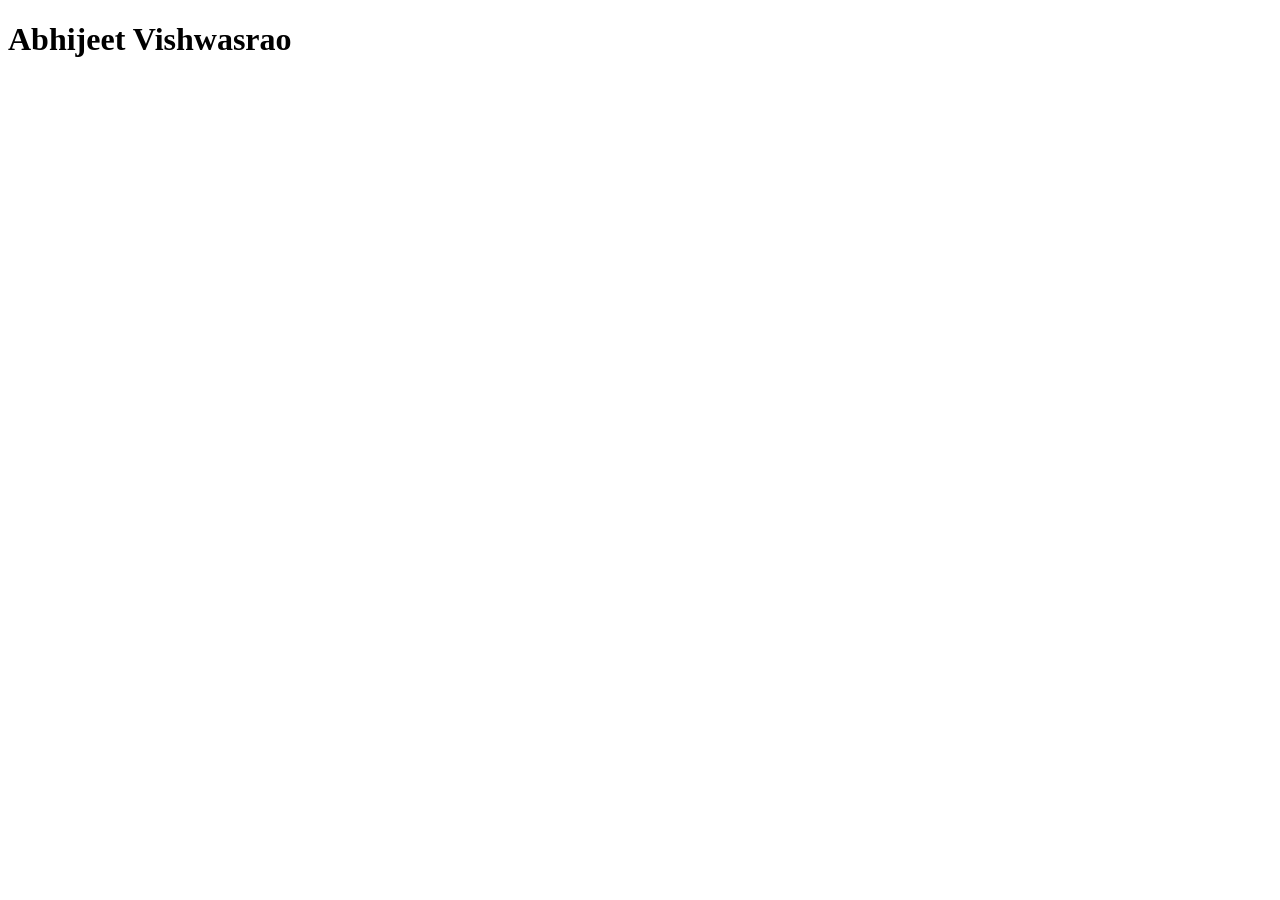
==== index.html @ 6f010781 "Blank page" ====
<!DOCTYPE html>
<html lang="en">
<head>
  <meta charset="utf-8">
  <meta name="viewport" content="width=device-width, initial-scale=1">
  <title>Abhijeet Vishwasrao</title>
</head>
<body>
  <h1>Abhijeet Vishwasrao</h1>
</body>
</html>
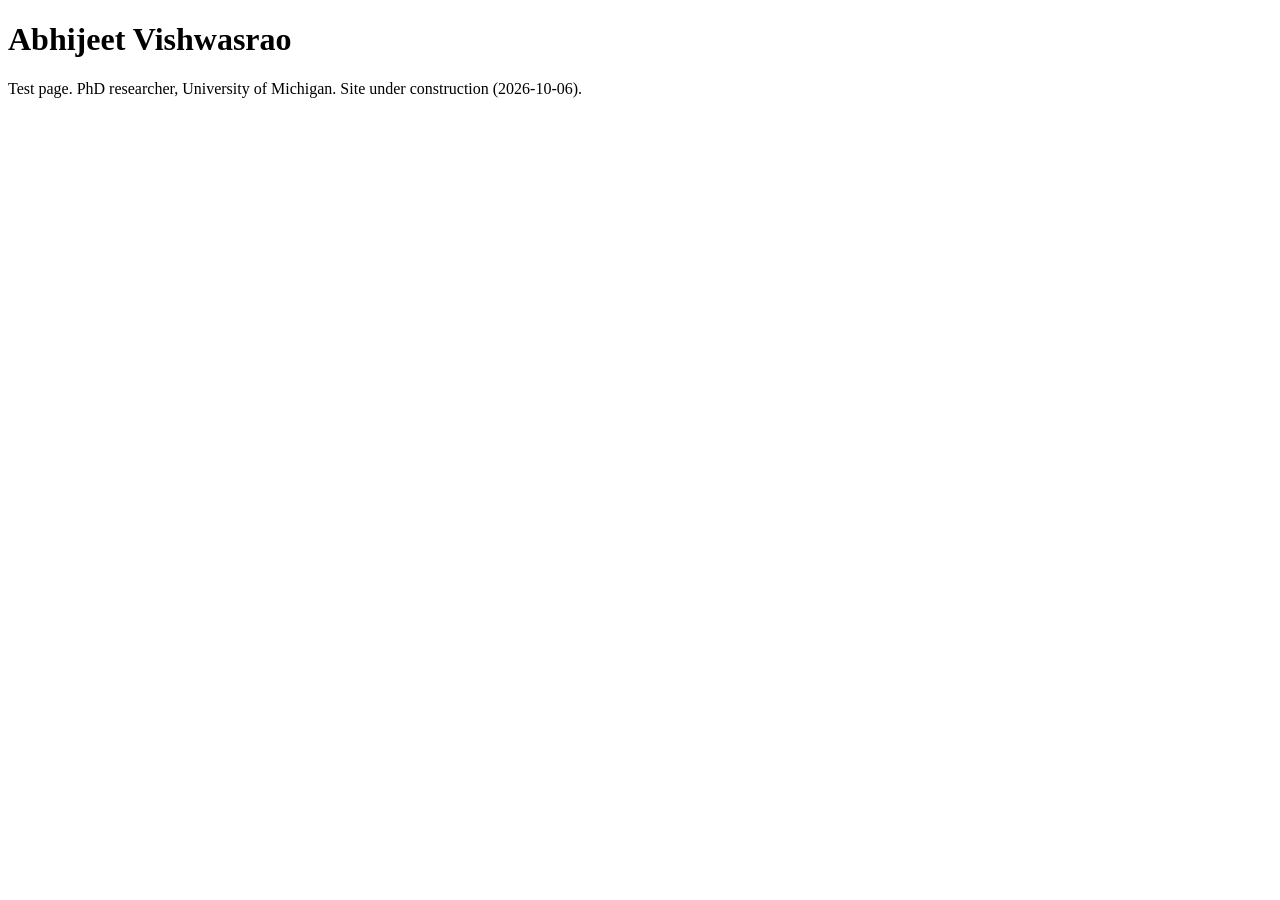
==== commit 22bb0a6f: "Test text; .nojekyll for GitHub Pages" ====
--- a/index.html
+++ b/index.html
@@ -7,5 +7,6 @@
 </head>
 <body>
   <h1>Abhijeet Vishwasrao</h1>
+  <p>Test page. PhD researcher, University of Michigan. Site under construction (2026-10-06).</p>
 </body>
 </html>
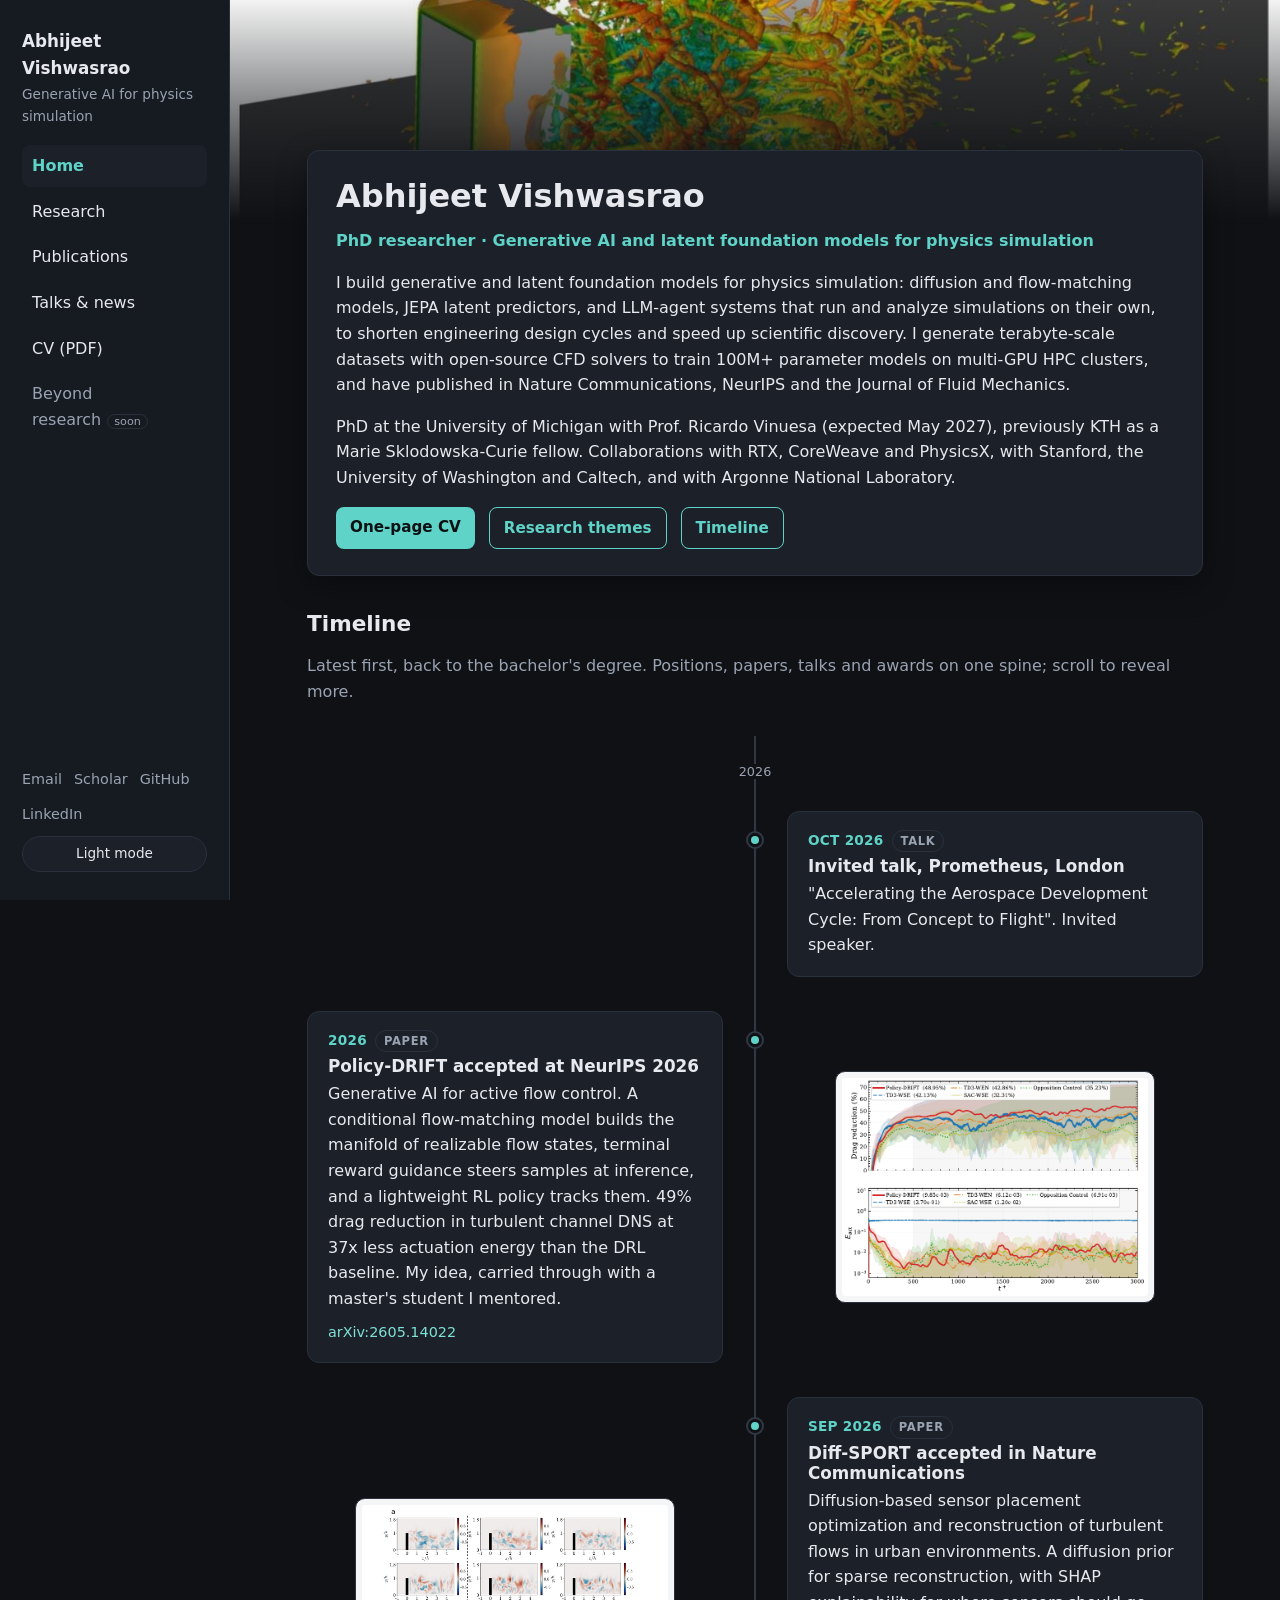
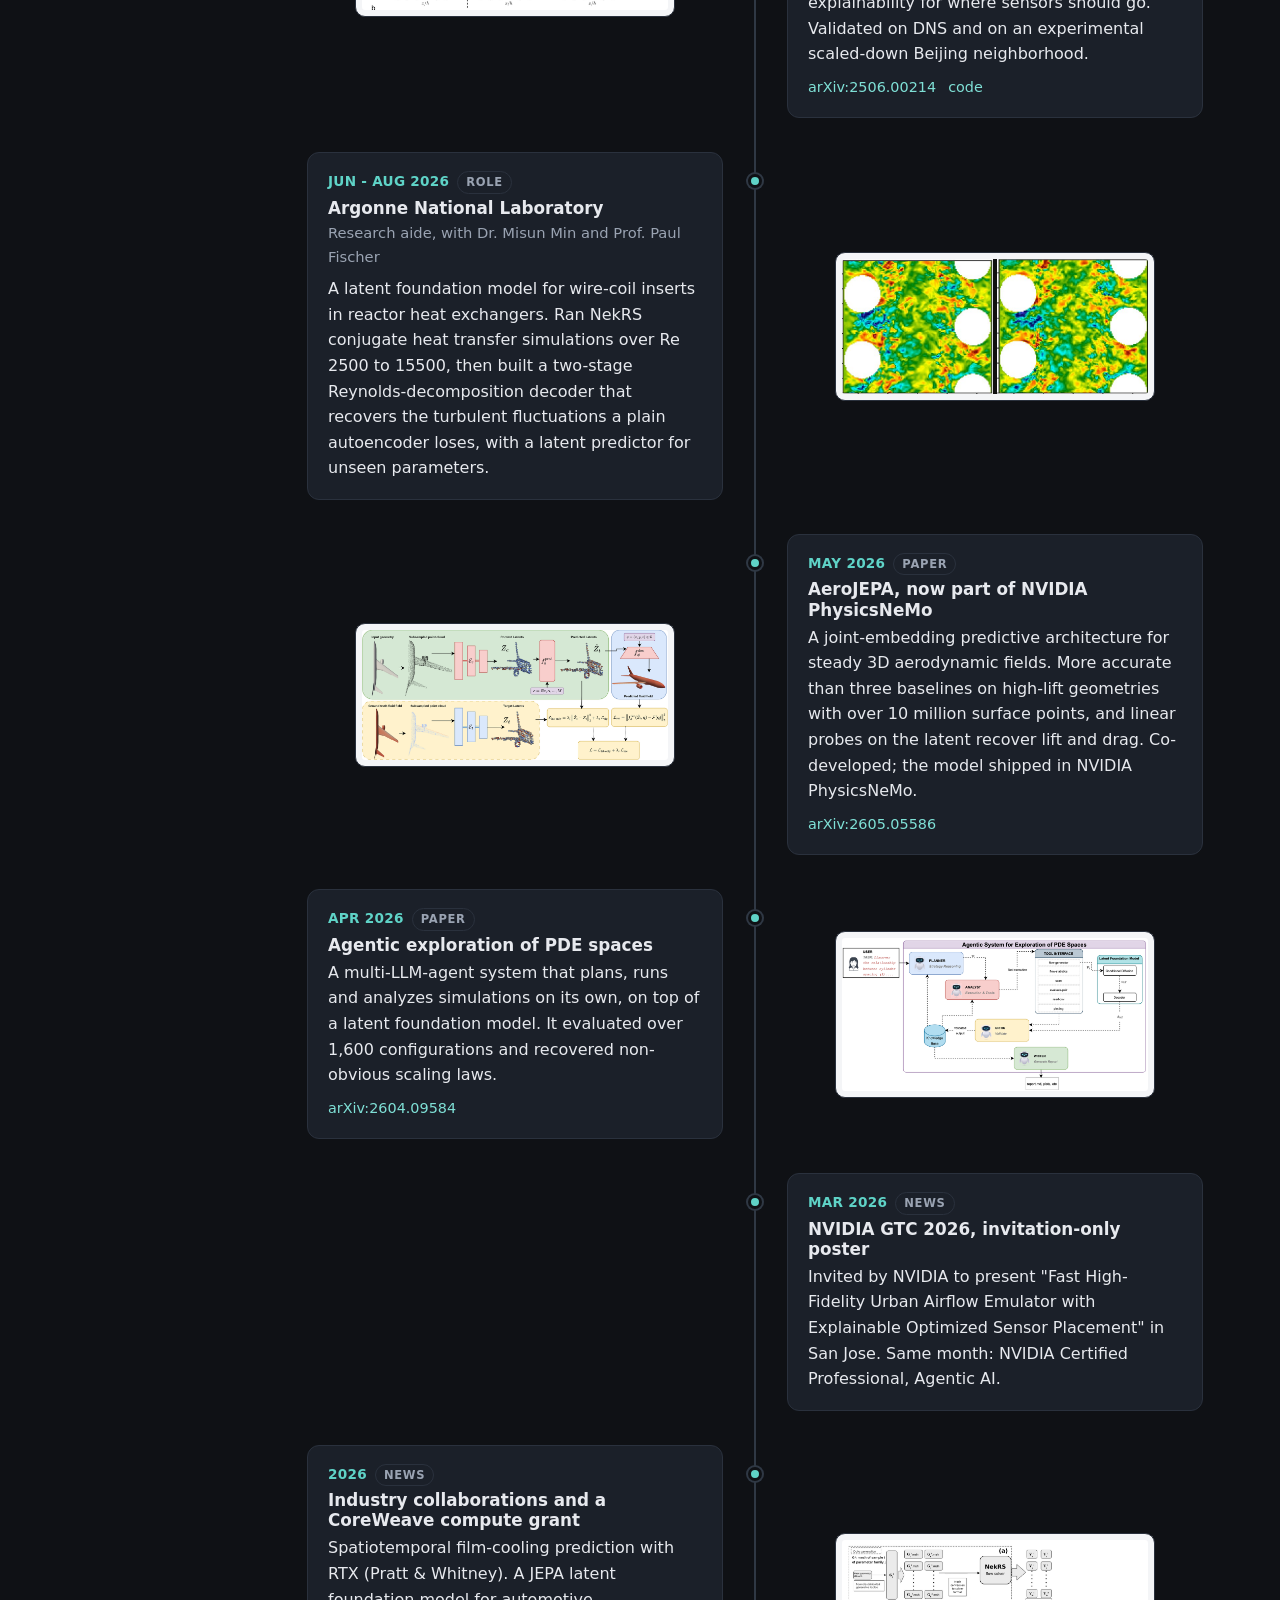
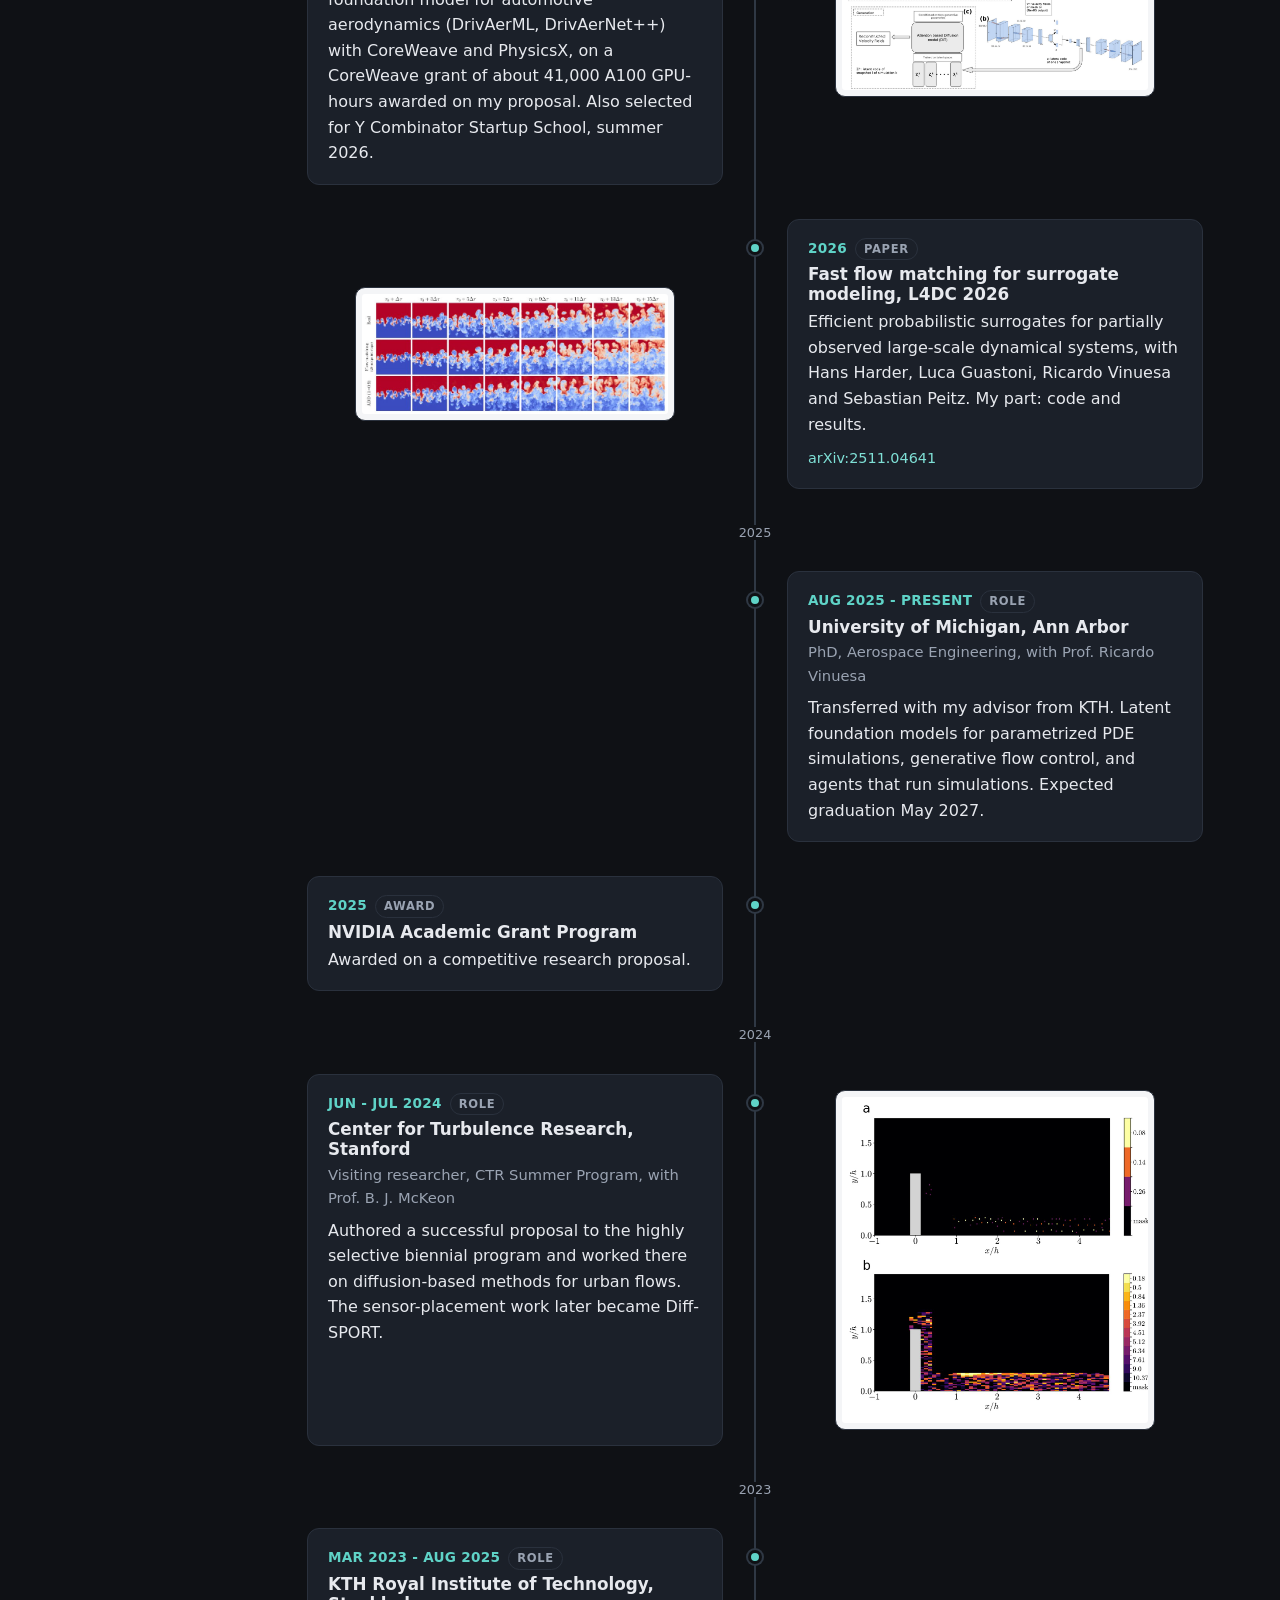
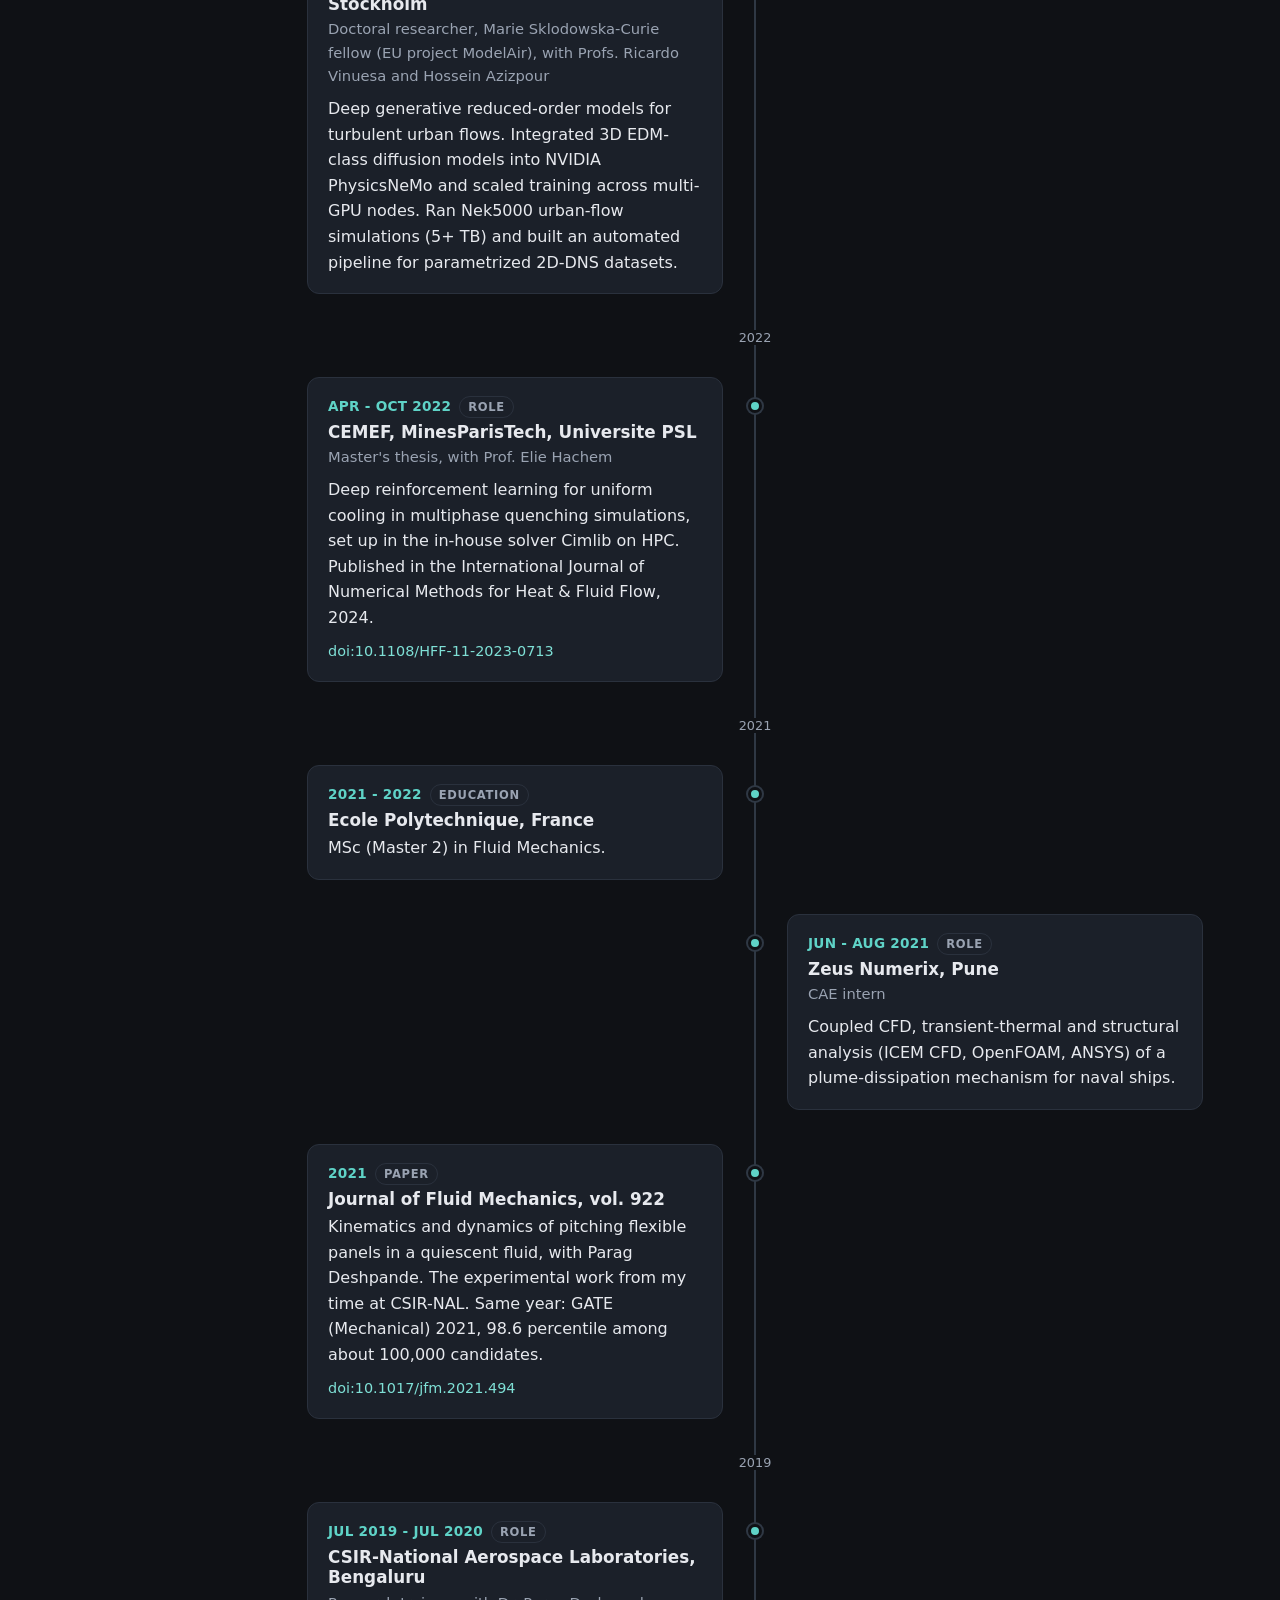
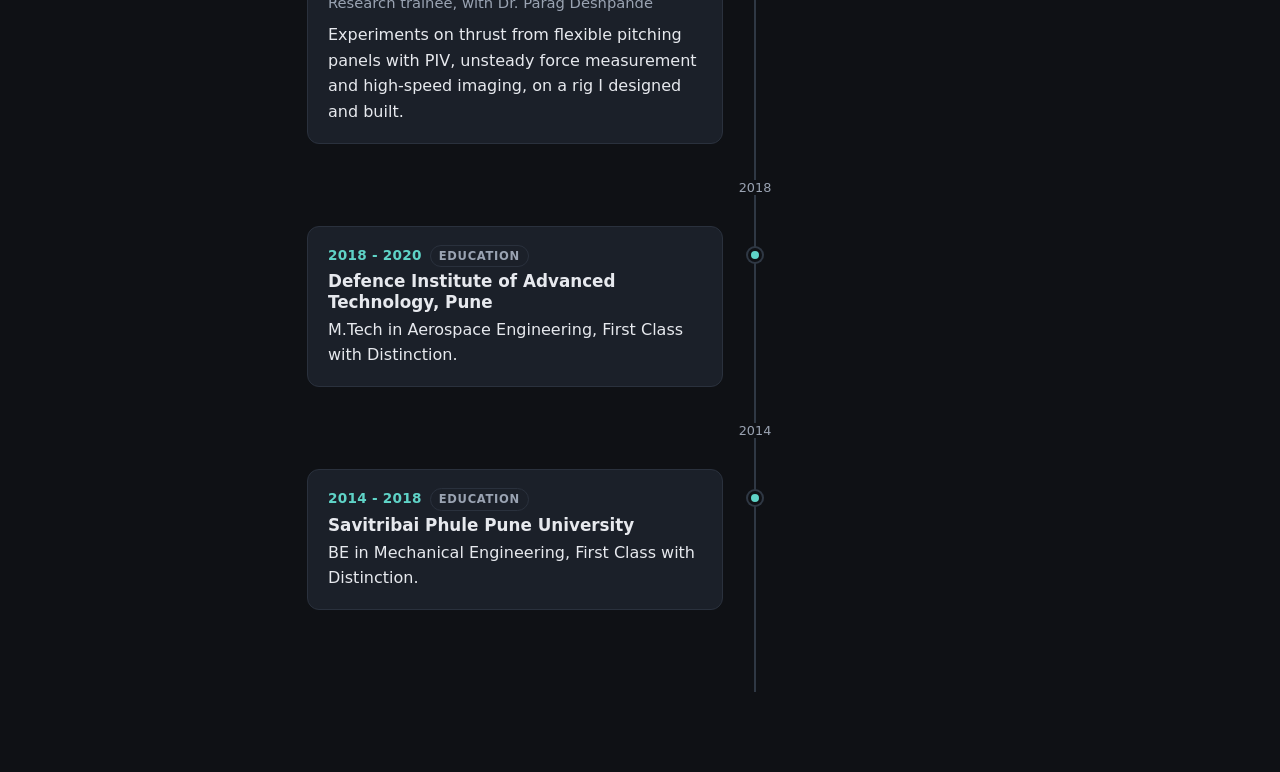
==== commit e7b50673: "Version 1: sidebar, header band, intro, scroll-revealed timeline from data/timeline.json, research/p" ====
--- a/index.html
+++ b/index.html
@@ -1,12 +1,60 @@
 <!DOCTYPE html>
-<html lang="en">
+<html lang="en" data-theme="dark" class="no-js">
 <head>
   <meta charset="utf-8">
   <meta name="viewport" content="width=device-width, initial-scale=1">
   <title>Abhijeet Vishwasrao</title>
+  <meta name="description" content="Abhijeet Vishwasrao, PhD researcher at the University of Michigan: generative AI and latent foundation models for physics simulation.">
+  <link rel="stylesheet" href="css/style.css">
+  <script src="js/site.js"></script>
 </head>
 <body>
-  <h1>Abhijeet Vishwasrao</h1>
-  <p>Test page. PhD researcher, University of Michigan. Site under construction (2026-10-06).</p>
+<aside class="sidebar">
+  <div class="brand">Abhijeet Vishwasrao<small>Generative AI for physics simulation</small></div>
+  <nav class="nav" aria-label="Site">
+    <a href="index.html" aria-current="page">Home</a>
+    <a href="research.html">Research</a>
+    <a href="publications.html">Publications</a>
+    <a href="talks.html">Talks &amp; news</a>
+    <a href="assets/cv/Abhijeet-Vishwasrao-CV.pdf" target="_blank" rel="noopener">CV (PDF)</a>
+    <a href="#" class="soon" aria-disabled="true">Beyond research</a>
+  </nav>
+  <div class="foot">
+    <div class="icons">
+      <a href="mailto:abvish@umich.edu">Email</a>
+      <a href="https://scholar.google.com/citations?user=ngj3lpwAAAAJ" target="_blank" rel="noopener">Scholar</a>
+      <a href="https://github.com/AbVishwas" target="_blank" rel="noopener">GitHub</a>
+      <a href="https://linkedin.com/in/abhijeet-vishwasrao-356489185" target="_blank" rel="noopener">LinkedIn</a>
+    </div>
+    <button id="theme-toggle" class="theme-btn" type="button">Light mode</button>
+  </div>
+</aside>
+<main>
+<div class="band" role="img" aria-label="Turbulent wake behind a building, simulation render"></div>
+<div class="wrap">
+<section class="intro">
+  <div class="card">
+    <h1>Abhijeet Vishwasrao</h1>
+    <p class="title-line">PhD researcher &middot; Generative AI and latent foundation models for physics simulation</p>
+    <p>I build generative and latent foundation models for physics simulation: diffusion and flow-matching models,
+    JEPA latent predictors, and LLM-agent systems that run and analyze simulations on their own, to shorten
+    engineering design cycles and speed up scientific discovery. I generate terabyte-scale datasets with open-source
+    CFD solvers to train 100M+ parameter models on multi-GPU HPC clusters, and have published in Nature Communications,
+    NeurIPS and the Journal of Fluid Mechanics.</p>
+    <p>PhD at the University of Michigan with Prof. Ricardo Vinuesa (expected May 2027), previously KTH as a
+    Marie Sklodowska-Curie fellow. Collaborations with RTX, CoreWeave and PhysicsX, with Stanford, the University of
+    Washington and Caltech, and with Argonne National Laboratory.</p>
+    <div class="links">
+      <a class="btn" href="assets/cv/Abhijeet-Vishwasrao-CV.pdf" target="_blank" rel="noopener">One-page CV</a>
+      <a class="btn ghost" href="research.html">Research themes</a>
+      <a class="btn ghost" href="#timeline">Timeline</a>
+    </div>
+  </div>
+</section>
+<h2 id="timeline-heading">Timeline</h2>
+<p class="muted">Latest first, back to the bachelor's degree. Positions, papers, talks and awards on one spine; scroll to reveal more.</p>
+<section id="timeline" class="tl" aria-labelledby="timeline-heading"><noscript><p>The timeline needs JavaScript; the <a href="publications.html">publications</a> and <a href="talks.html">talks</a> pages list the same material.</p></noscript></section>
+</div>
+</main>
 </body>
 </html>
--- a/css/style.css
+++ b/css/style.css
@@ -0,0 +1,90 @@
+/* Abhijeet Vishwasrao, personal site. Dark theme is the default; light via data-theme="light". */
+:root{
+  --bg:#0f1115; --bg-2:#161a21; --card:#1b2029; --line:#2a313d; --text:#e7e9ee; --muted:#9aa3b2;
+  --accent:#5fd3c7; --accent-2:#2fa89d; --link:#7fe0d6; --spine:#2f3844; --dot:#5fd3c7;
+  --figure-bg:#f4f5f7; --shadow:0 10px 30px rgba(0,0,0,.35);
+  --sidebar-w:230px; --maxw:960px; --radius:12px;
+}
+:root[data-theme="light"]{
+  --bg:#faf8f4; --bg-2:#f1eee7; --card:#ffffff; --line:#e4dfd5; --text:#1d2129; --muted:#5f6878;
+  --accent:#0f8f84; --accent-2:#0b6f67; --link:#0b6f67; --spine:#d9d3c7; --dot:#0f8f84;
+  --figure-bg:#ffffff; --shadow:0 8px 24px rgba(30,30,30,.08);
+}
+*{box-sizing:border-box}
+html{scroll-behavior:smooth}
+body{margin:0;background:var(--bg);color:var(--text);font:16px/1.6 system-ui,-apple-system,"Segoe UI",Roboto,Helvetica,Arial,sans-serif;-webkit-font-smoothing:antialiased}
+a{color:var(--link);text-decoration:none}a:hover{text-decoration:underline}
+img{max-width:100%;display:block}
+h1,h2,h3{line-height:1.2;margin:0 0 .4em}
+h1{font-size:2rem}h2{font-size:1.35rem;margin-top:2.2rem}h3{font-size:1.05rem}
+.muted{color:var(--muted)}
+/* layout */
+.sidebar{position:fixed;top:0;left:0;bottom:0;width:var(--sidebar-w);background:var(--bg-2);border-right:1px solid var(--line);padding:28px 22px;display:flex;flex-direction:column;gap:18px}
+.brand{font-weight:700;font-size:1.05rem;color:var(--text)}
+.brand small{display:block;font-weight:400;color:var(--muted);font-size:.85rem;margin-top:2px}
+.nav{display:flex;flex-direction:column;gap:4px}
+.nav a{padding:8px 10px;border-radius:8px;color:var(--text)}
+.nav a:hover{background:var(--card);text-decoration:none}
+.nav a[aria-current="page"]{background:var(--card);color:var(--accent);font-weight:600}
+.nav a.soon{color:var(--muted);pointer-events:none}
+.nav a.soon::after{content:"soon";font-size:.7rem;margin-left:6px;border:1px solid var(--line);border-radius:999px;padding:0 6px}
+.sidebar .foot{margin-top:auto;display:flex;flex-direction:column;gap:10px;font-size:.9rem}
+.icons{display:flex;gap:12px;flex-wrap:wrap}
+.icons a{color:var(--muted)}.icons a:hover{color:var(--accent)}
+.theme-btn{border:1px solid var(--line);background:var(--card);color:var(--text);border-radius:999px;padding:6px 12px;cursor:pointer;font:inherit;font-size:.85rem}
+main{margin-left:var(--sidebar-w);min-height:100vh}
+.wrap{max-width:var(--maxw);margin:0 auto;padding:0 32px 80px}
+/* header band */
+.band{height:220px;background:#000 url("../assets/img/band-cylinder.jpg") center/cover no-repeat;position:relative}
+.band::after{content:"";position:absolute;inset:0;background:linear-gradient(to bottom,rgba(15,17,21,.05),var(--bg))}
+.intro{margin-top:-70px;position:relative}
+.intro .card{background:var(--card);border:1px solid var(--line);border-radius:var(--radius);padding:26px 28px;box-shadow:var(--shadow)}
+.title-line{color:var(--accent);font-weight:600;margin:0 0 .8rem}
+.links{display:flex;gap:14px;flex-wrap:wrap;font-size:.95rem;margin-top:.8rem}
+.btn{display:inline-block;background:var(--accent);color:#0b1013;font-weight:600;padding:8px 14px;border-radius:8px}
+.btn:hover{background:var(--accent-2);text-decoration:none}
+.btn.ghost{background:transparent;color:var(--accent);border:1px solid var(--accent)}
+/* timeline */
+.tl{position:relative;margin-top:2rem;padding:1rem 0 3rem}
+.tl::before{content:"";position:absolute;left:50%;top:0;bottom:0;width:2px;background:var(--spine);transform:translateX(-50%)}
+.tl-item{position:relative;display:grid;grid-template-columns:1fr 64px 1fr;gap:0;margin-bottom:34px;opacity:0;transform:translateY(18px);transition:opacity .55s ease,transform .55s ease}
+.tl-item.visible,.no-js .tl-item{opacity:1;transform:none}
+.tl-dot{grid-column:2;justify-self:center;width:14px;height:14px;border-radius:50%;background:var(--dot);border:3px solid var(--bg);box-shadow:0 0 0 2px var(--spine);margin-top:22px}
+.tl-text{background:var(--card);border:1px solid var(--line);border-radius:var(--radius);padding:18px 20px}
+.tl-text .date{color:var(--accent);font-size:.85rem;font-weight:600;letter-spacing:.02em;text-transform:uppercase}
+.tl-text h3{margin:.25rem 0 .2rem}
+.tl-text .org{color:var(--muted);font-size:.92rem;margin:0 0 .5rem}
+.tl-text p{margin:.3rem 0 0}
+.tl-text .plinks{margin-top:.6rem;display:flex;gap:12px;flex-wrap:wrap;font-size:.9rem}
+.tl-fig{align-self:center;padding:0 8px}
+.tl-fig img{background:var(--figure-bg);border-radius:10px;border:1px solid var(--line);padding:6px}
+.tl-item:nth-child(odd) .tl-text{grid-column:1;grid-row:1}
+.tl-item:nth-child(odd) .tl-fig{grid-column:3;grid-row:1}
+.tl-item:nth-child(even) .tl-text{grid-column:3;grid-row:1}
+.tl-item:nth-child(even) .tl-fig{grid-column:1;grid-row:1}
+.tl-item .tl-dot{grid-row:1}
+.tag{display:inline-block;font-size:.72rem;text-transform:uppercase;letter-spacing:.06em;color:var(--muted);border:1px solid var(--line);border-radius:999px;padding:1px 8px;margin-left:8px;vertical-align:middle}
+.year-mark{position:relative;text-align:center;margin:10px 0 28px;color:var(--muted);font-size:.8rem}
+.year-mark span{background:var(--bg);padding:0 10px;position:relative}
+/* shelves and lists */
+.grid{display:grid;grid-template-columns:repeat(auto-fit,minmax(260px,1fr));gap:16px;margin-top:1rem}
+.shelf{background:var(--card);border:1px solid var(--line);border-radius:var(--radius);padding:18px 20px}
+.shelf h3{margin-bottom:.3rem}.shelf p{margin:.2rem 0 .6rem;color:var(--muted);font-size:.95rem}
+.shelf ul{margin:0;padding-left:1.1rem;font-size:.95rem}
+ol.pubs{padding-left:1.3rem}ol.pubs li{margin-bottom:.8rem}
+.dated{list-style:none;padding:0;margin:0}
+.dated li{display:grid;grid-template-columns:110px 1fr;gap:14px;padding:10px 0;border-bottom:1px solid var(--line)}
+.dated .d{color:var(--accent);font-size:.9rem;font-weight:600}
+/* phone */
+@media (max-width:900px){
+  .sidebar{position:static;width:auto;border-right:0;border-bottom:1px solid var(--line);flex-direction:row;flex-wrap:wrap;align-items:center;gap:10px 16px;padding:14px 18px}
+  .nav{flex-direction:row;flex-wrap:wrap}.sidebar .foot{margin-top:0;margin-left:auto;flex-direction:row;align-items:center}
+  main{margin-left:0}.wrap{padding:0 18px 60px}.band{height:150px}.intro{margin-top:-40px}
+  .tl::before{left:12px;transform:none}
+  .tl-item{grid-template-columns:28px 1fr;margin-bottom:26px}
+  .tl-dot{grid-column:1;margin-top:20px}
+  .tl-item:nth-child(odd) .tl-text,.tl-item:nth-child(even) .tl-text{grid-column:2;grid-row:1}
+  .tl-item:nth-child(odd) .tl-fig,.tl-item:nth-child(even) .tl-fig{grid-column:2;grid-row:2;padding:10px 0 0}
+  .dated li{grid-template-columns:1fr}
+}
+@media (prefers-reduced-motion:reduce){.tl-item{transition:none;opacity:1;transform:none}html{scroll-behavior:auto}}
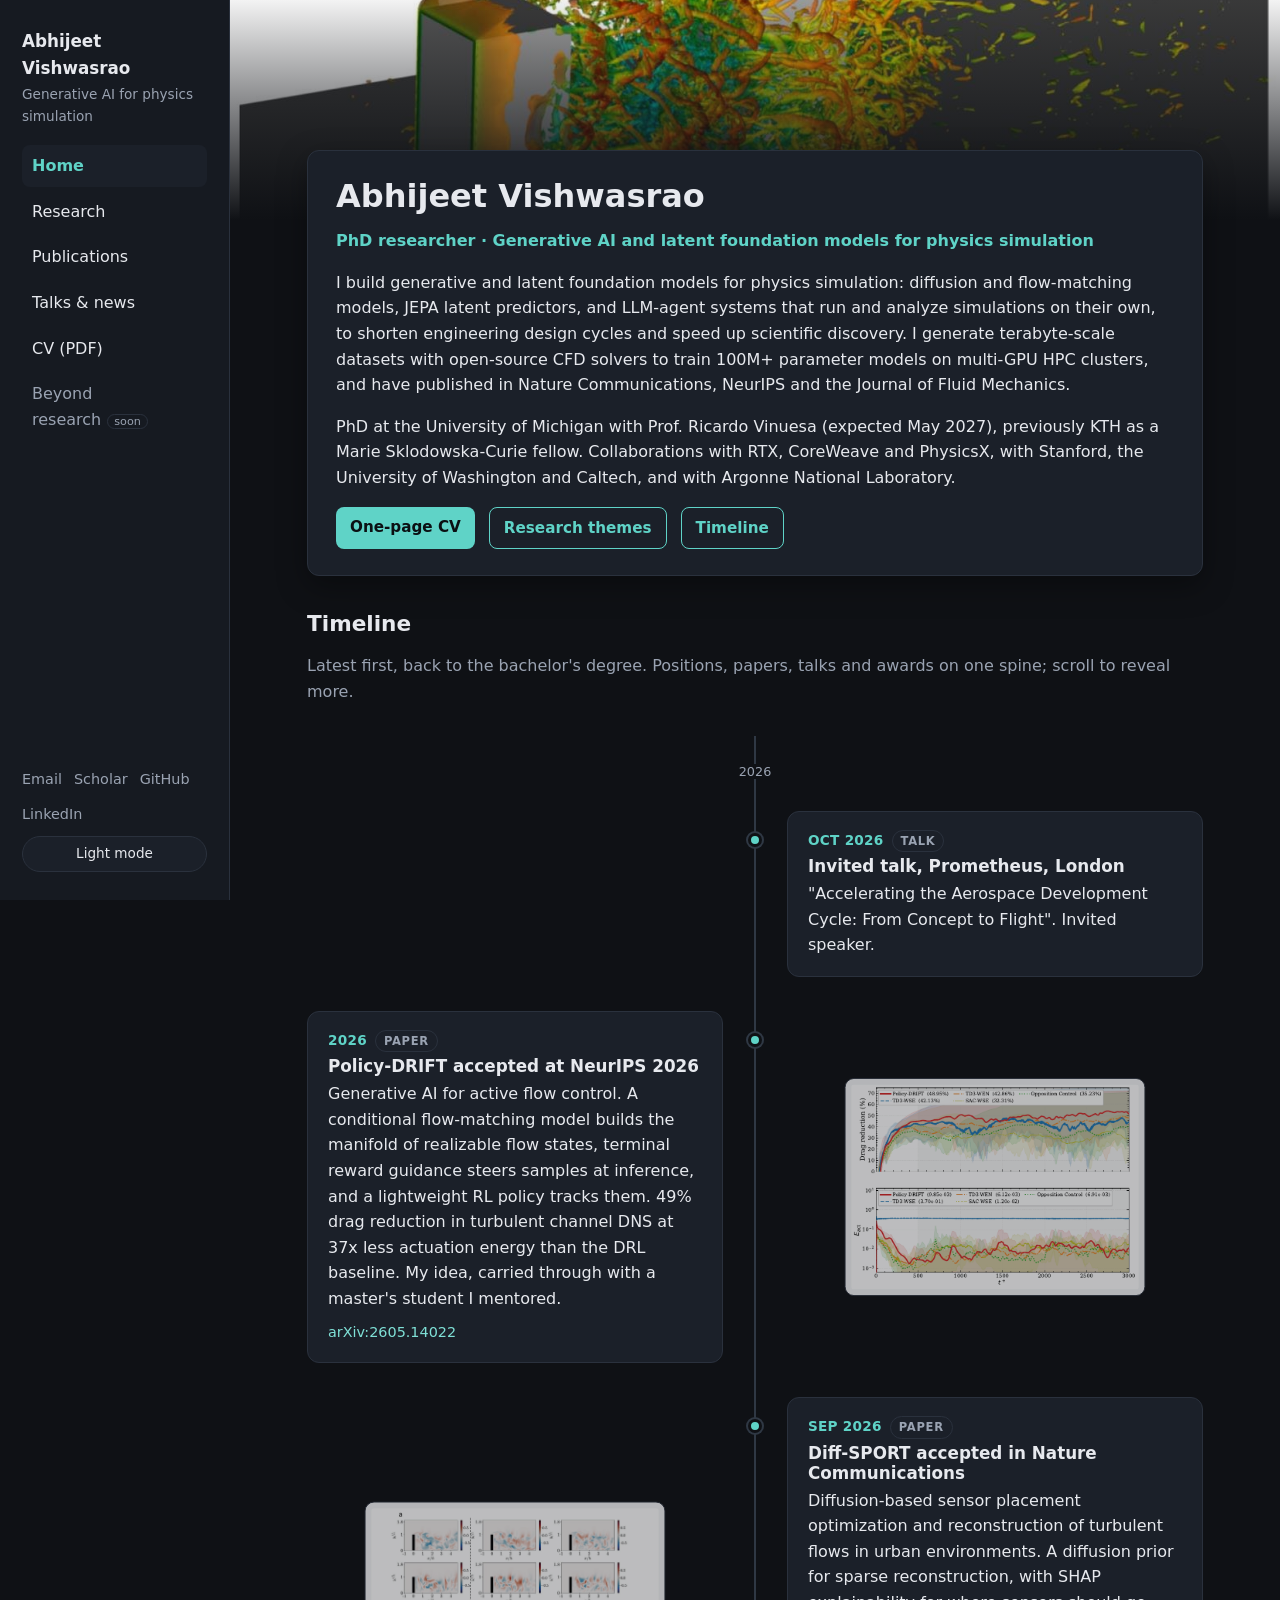
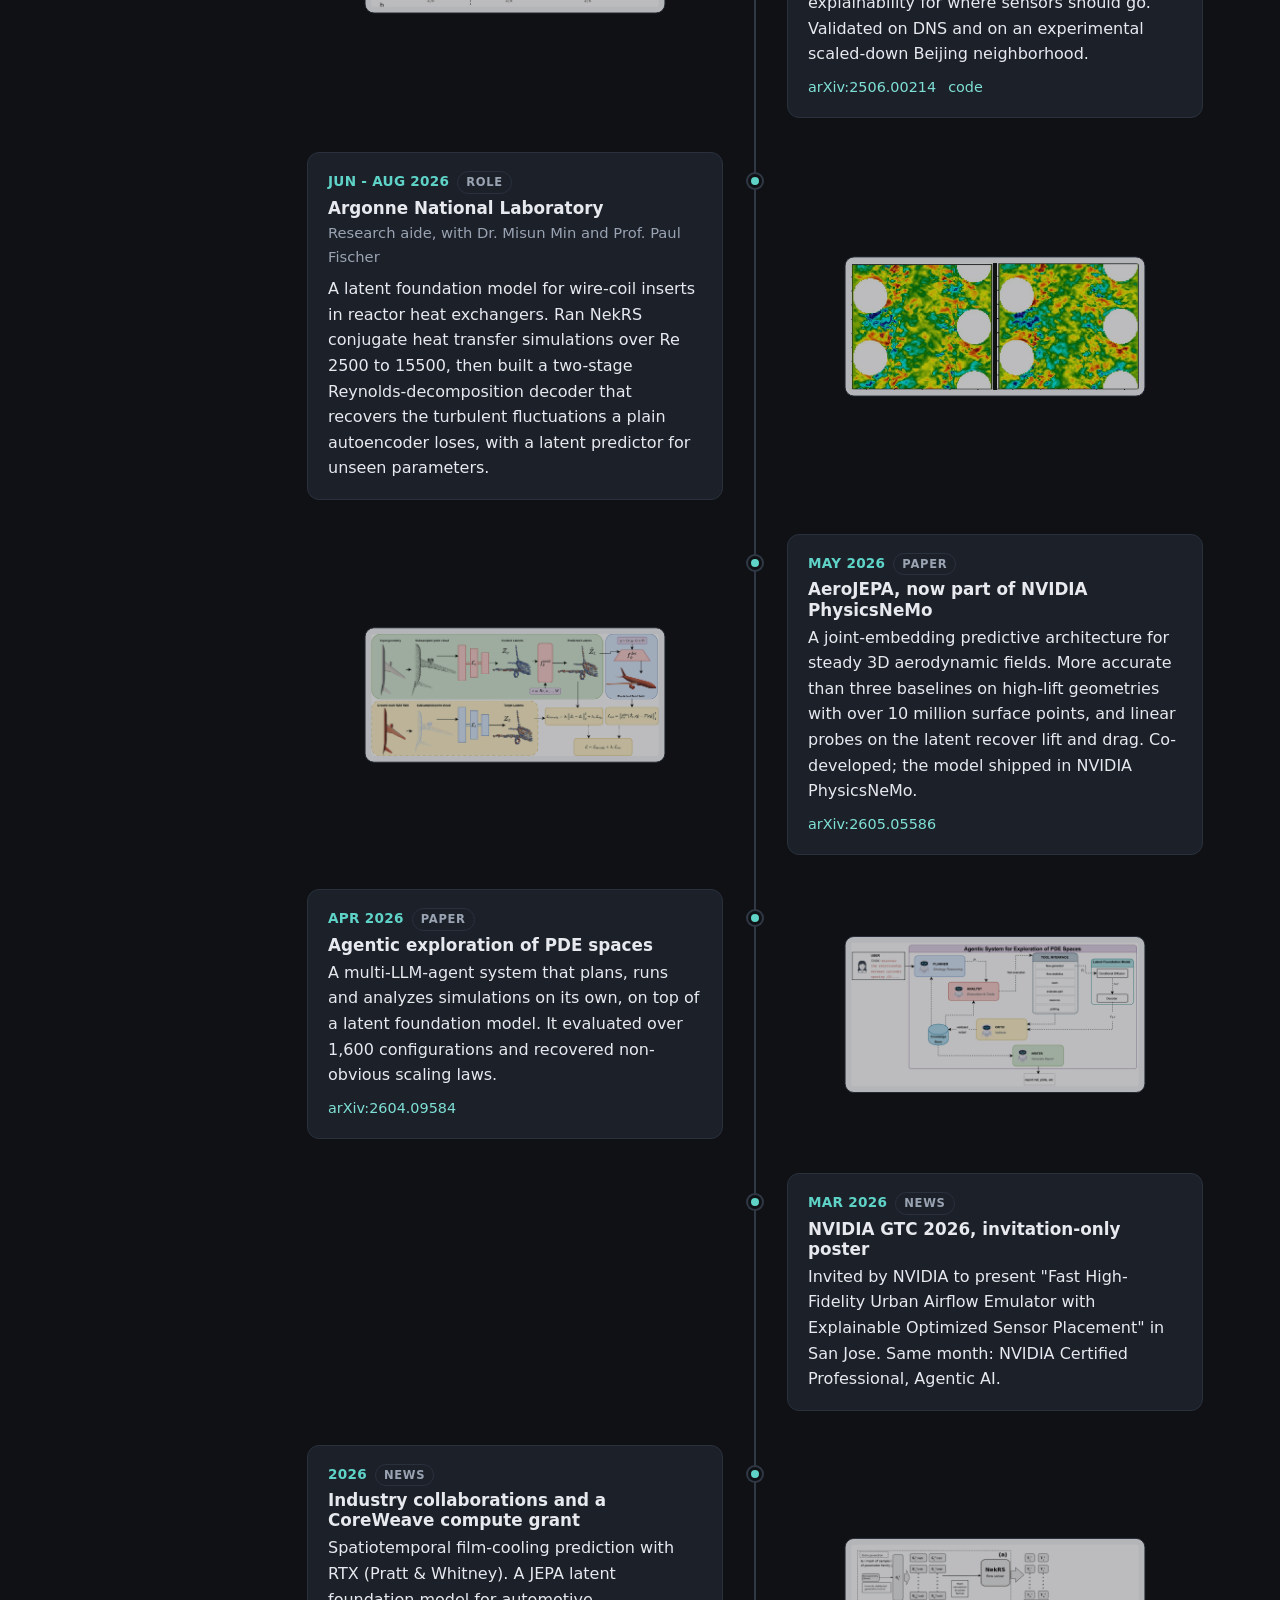
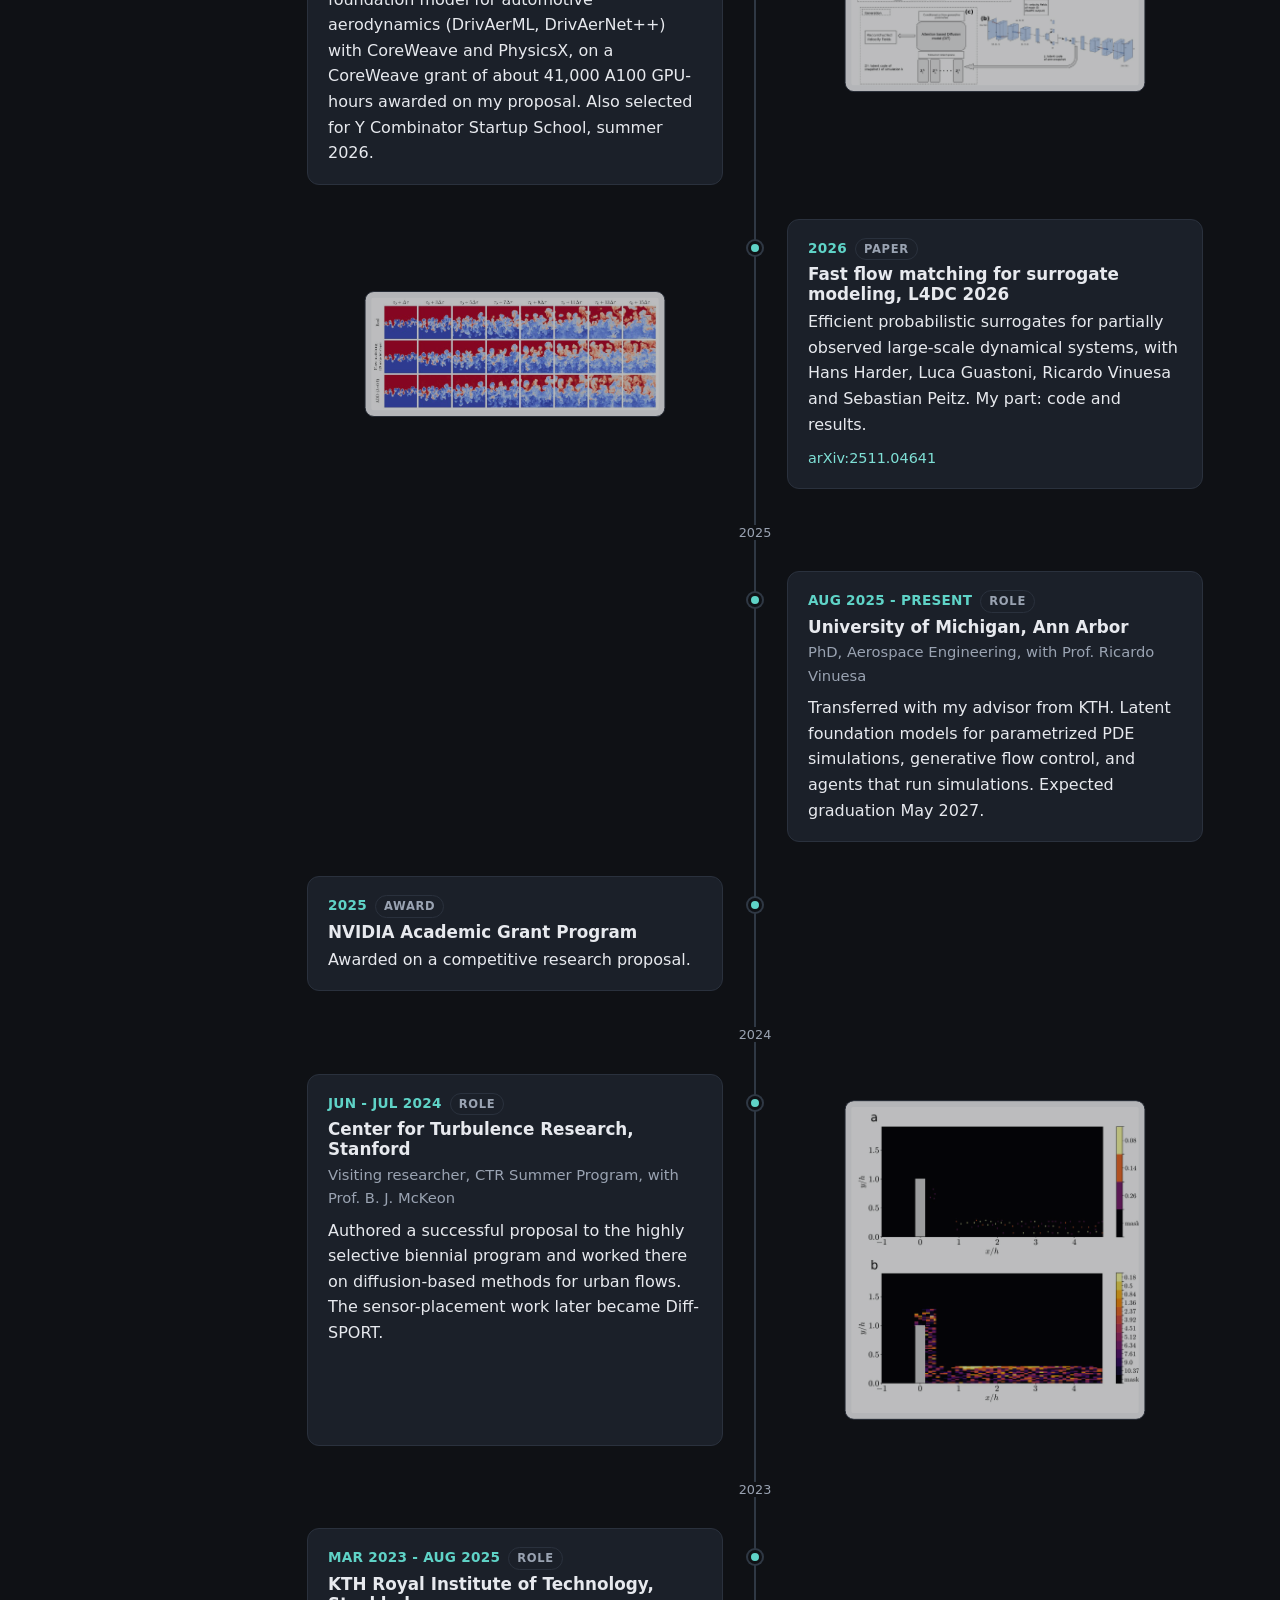
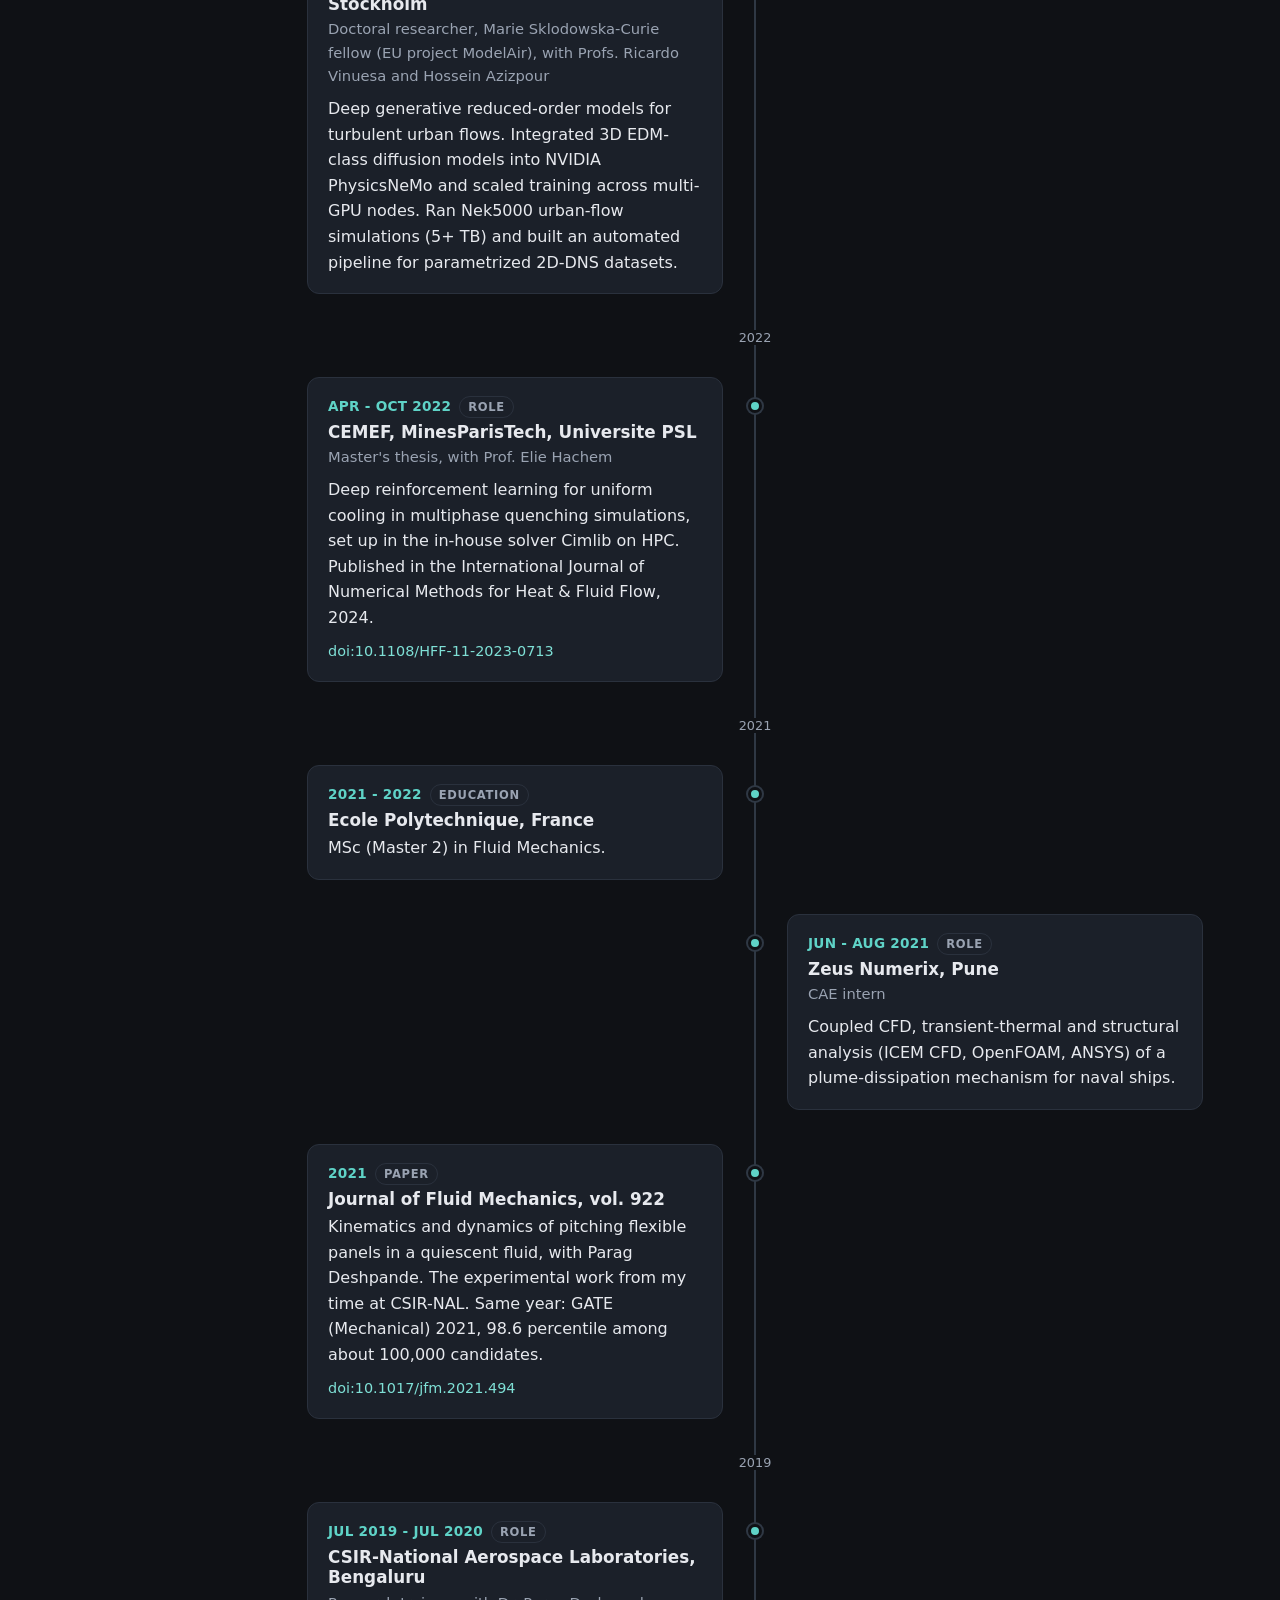
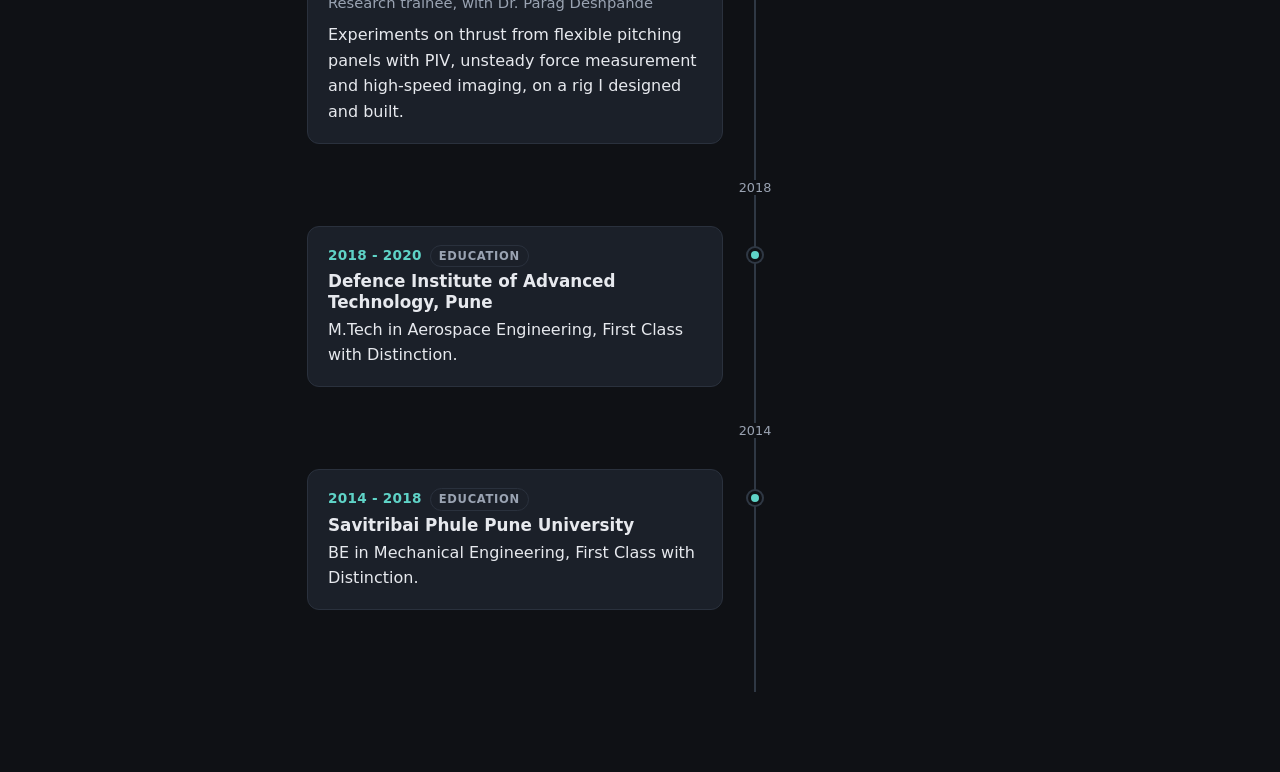
==== commit 74a34d11: "Cache-busting version query on css/js links; README note" ====
--- a/index.html
+++ b/index.html
@@ -5,8 +5,8 @@
   <meta name="viewport" content="width=device-width, initial-scale=1">
   <title>Abhijeet Vishwasrao</title>
   <meta name="description" content="Abhijeet Vishwasrao, PhD researcher at the University of Michigan: generative AI and latent foundation models for physics simulation.">
-  <link rel="stylesheet" href="css/style.css">
-  <script src="js/site.js"></script>
+  <link rel="stylesheet" href="css/style.css?v=3">
+  <script src="js/site.js?v=3"></script>
 </head>
 <body>
 <aside class="sidebar">
--- a/css/style.css
+++ b/css/style.css
@@ -57,7 +57,15 @@
 .tl-text p{margin:.3rem 0 0}
 .tl-text .plinks{margin-top:.6rem;display:flex;gap:12px;flex-wrap:wrap;font-size:.9rem}
 .tl-fig{align-self:center;padding:0 8px}
-.tl-fig img{background:var(--figure-bg);border-radius:10px;border:1px solid var(--line);padding:6px}
+.tl-fig img{background:var(--figure-bg);border-radius:10px;border:1px solid var(--line);padding:6px;cursor:zoom-in;
+  transform:scale(.94);opacity:.72;transition:transform .45s cubic-bezier(.2,.7,.2,1),opacity .45s ease,box-shadow .45s ease}
+.tl-fig.focus img{transform:scale(1.06);opacity:1;box-shadow:var(--shadow)}
+/* lightbox */
+.lightbox{position:fixed;inset:0;background:rgba(5,7,10,.88);display:none;align-items:center;justify-content:center;z-index:50;padding:24px;cursor:zoom-out}
+.lightbox.open{display:flex}
+.lightbox figure{margin:0;max-width:min(1400px,96vw);max-height:92vh;display:flex;flex-direction:column;gap:10px}
+.lightbox img{max-height:84vh;width:auto;max-width:100%;background:#fff;border-radius:10px;padding:8px;cursor:default}
+.lightbox figcaption{color:#e7e9ee;font-size:.95rem;text-align:center}
 .tl-item:nth-child(odd) .tl-text{grid-column:1;grid-row:1}
 .tl-item:nth-child(odd) .tl-fig{grid-column:3;grid-row:1}
 .tl-item:nth-child(even) .tl-text{grid-column:3;grid-row:1}
@@ -87,4 +95,4 @@
   .tl-item:nth-child(odd) .tl-fig,.tl-item:nth-child(even) .tl-fig{grid-column:2;grid-row:2;padding:10px 0 0}
   .dated li{grid-template-columns:1fr}
 }
-@media (prefers-reduced-motion:reduce){.tl-item{transition:none;opacity:1;transform:none}html{scroll-behavior:auto}}
+@media (prefers-reduced-motion:reduce){.tl-item{transition:none;opacity:1;transform:none}html{scroll-behavior:auto}.tl-fig img,.tl-fig.focus img{transform:none;opacity:1;transition:none}}
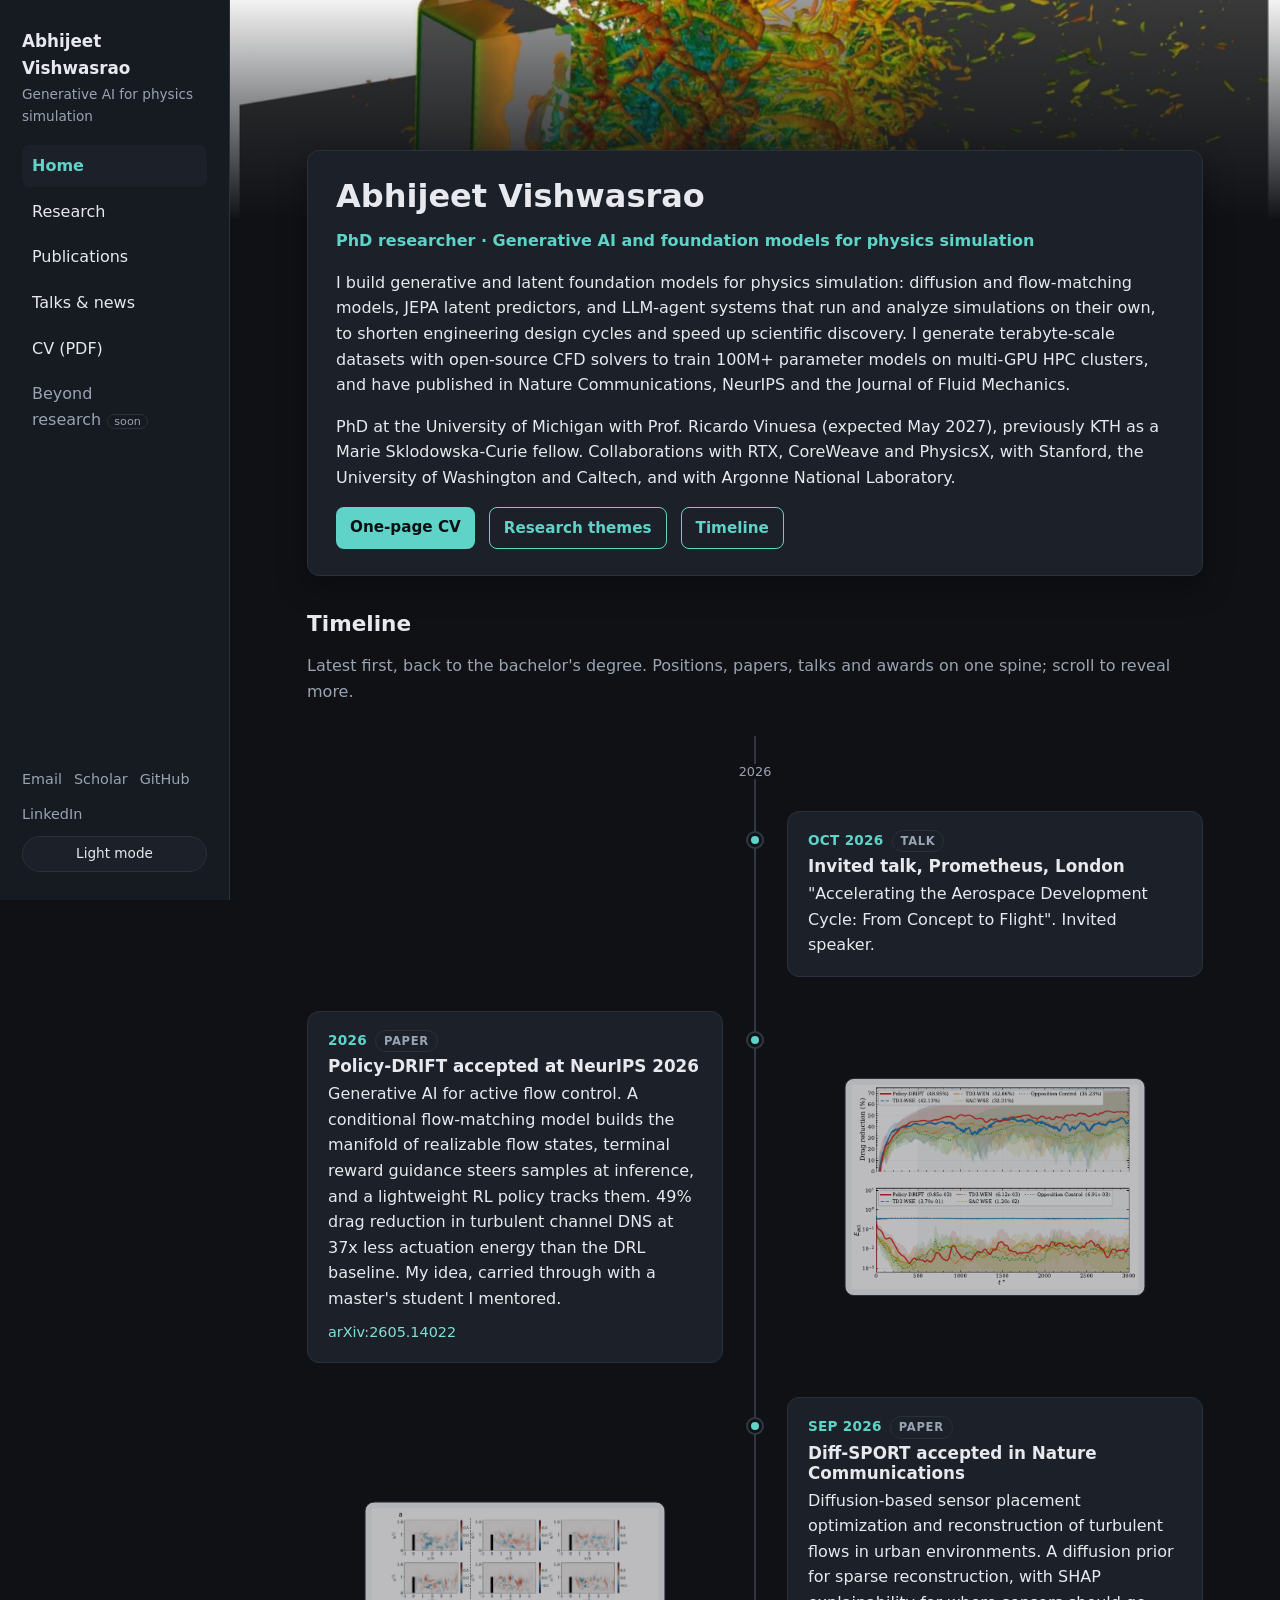
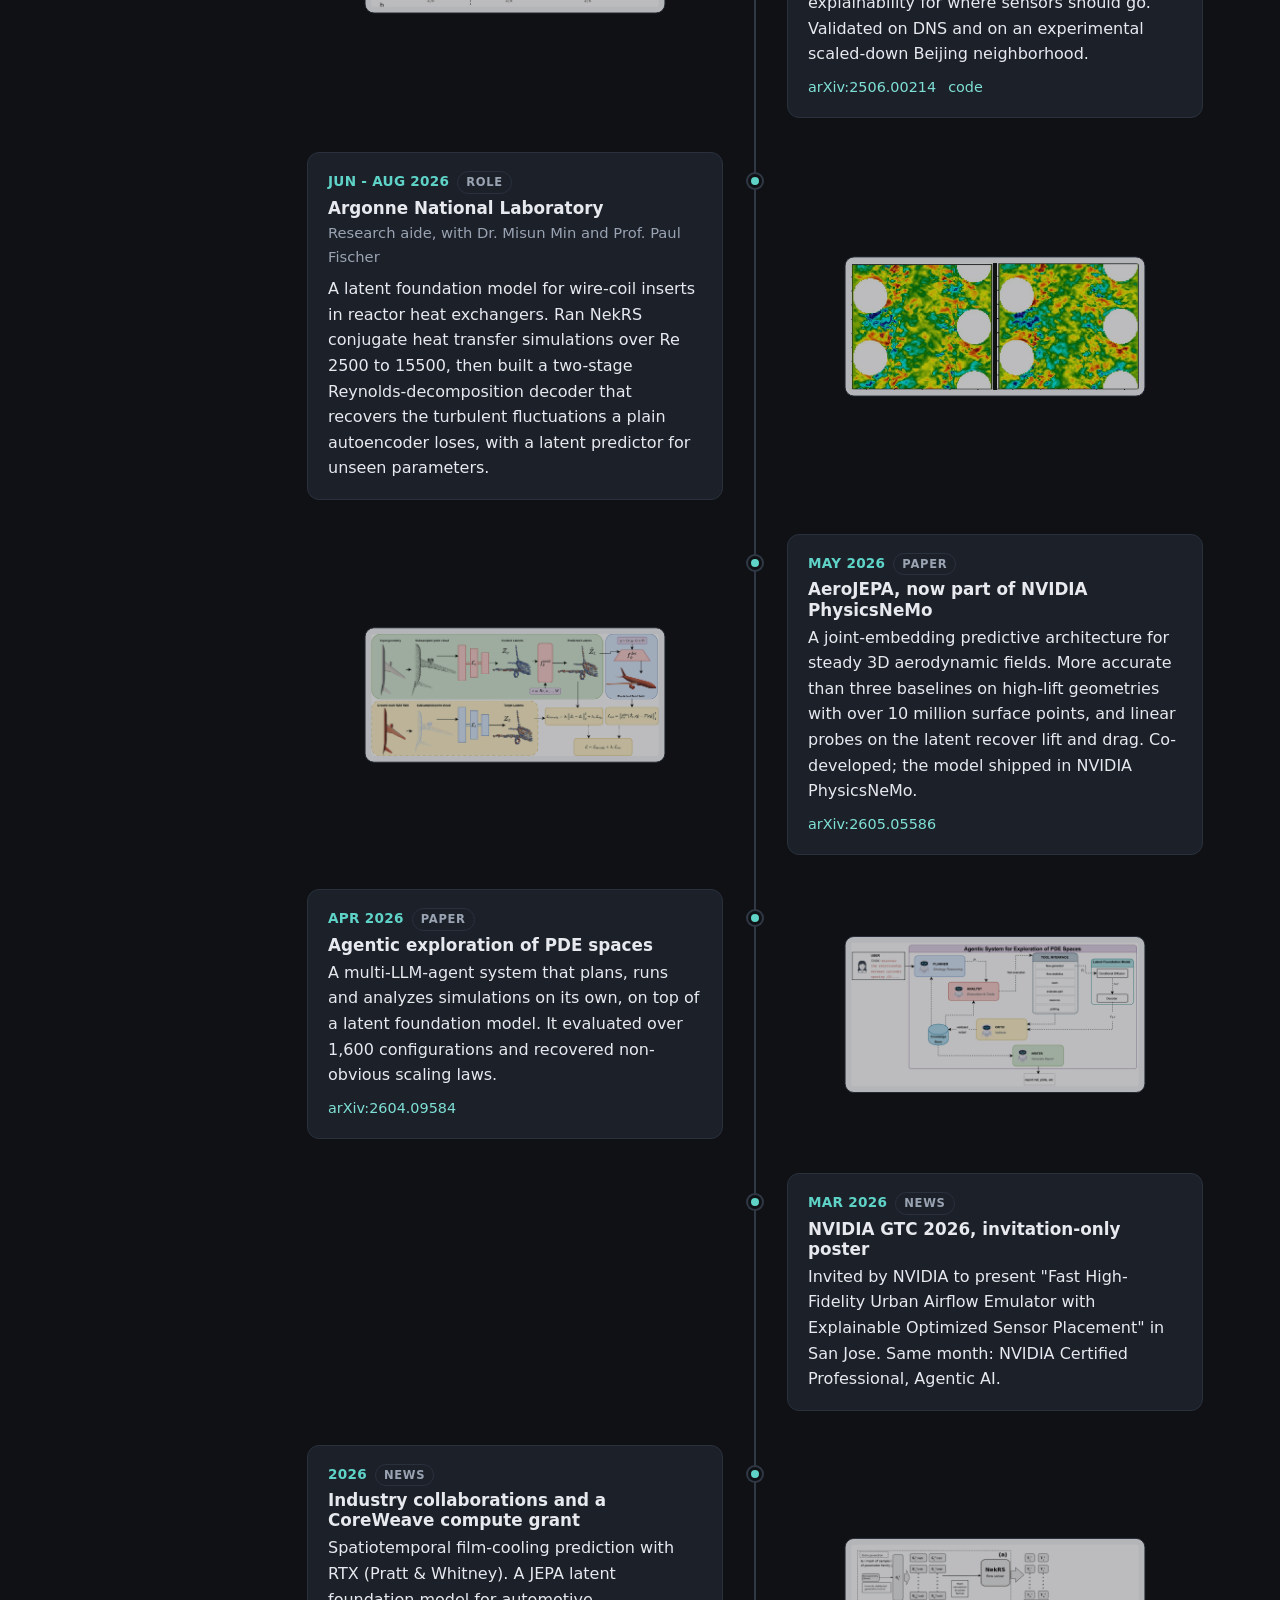
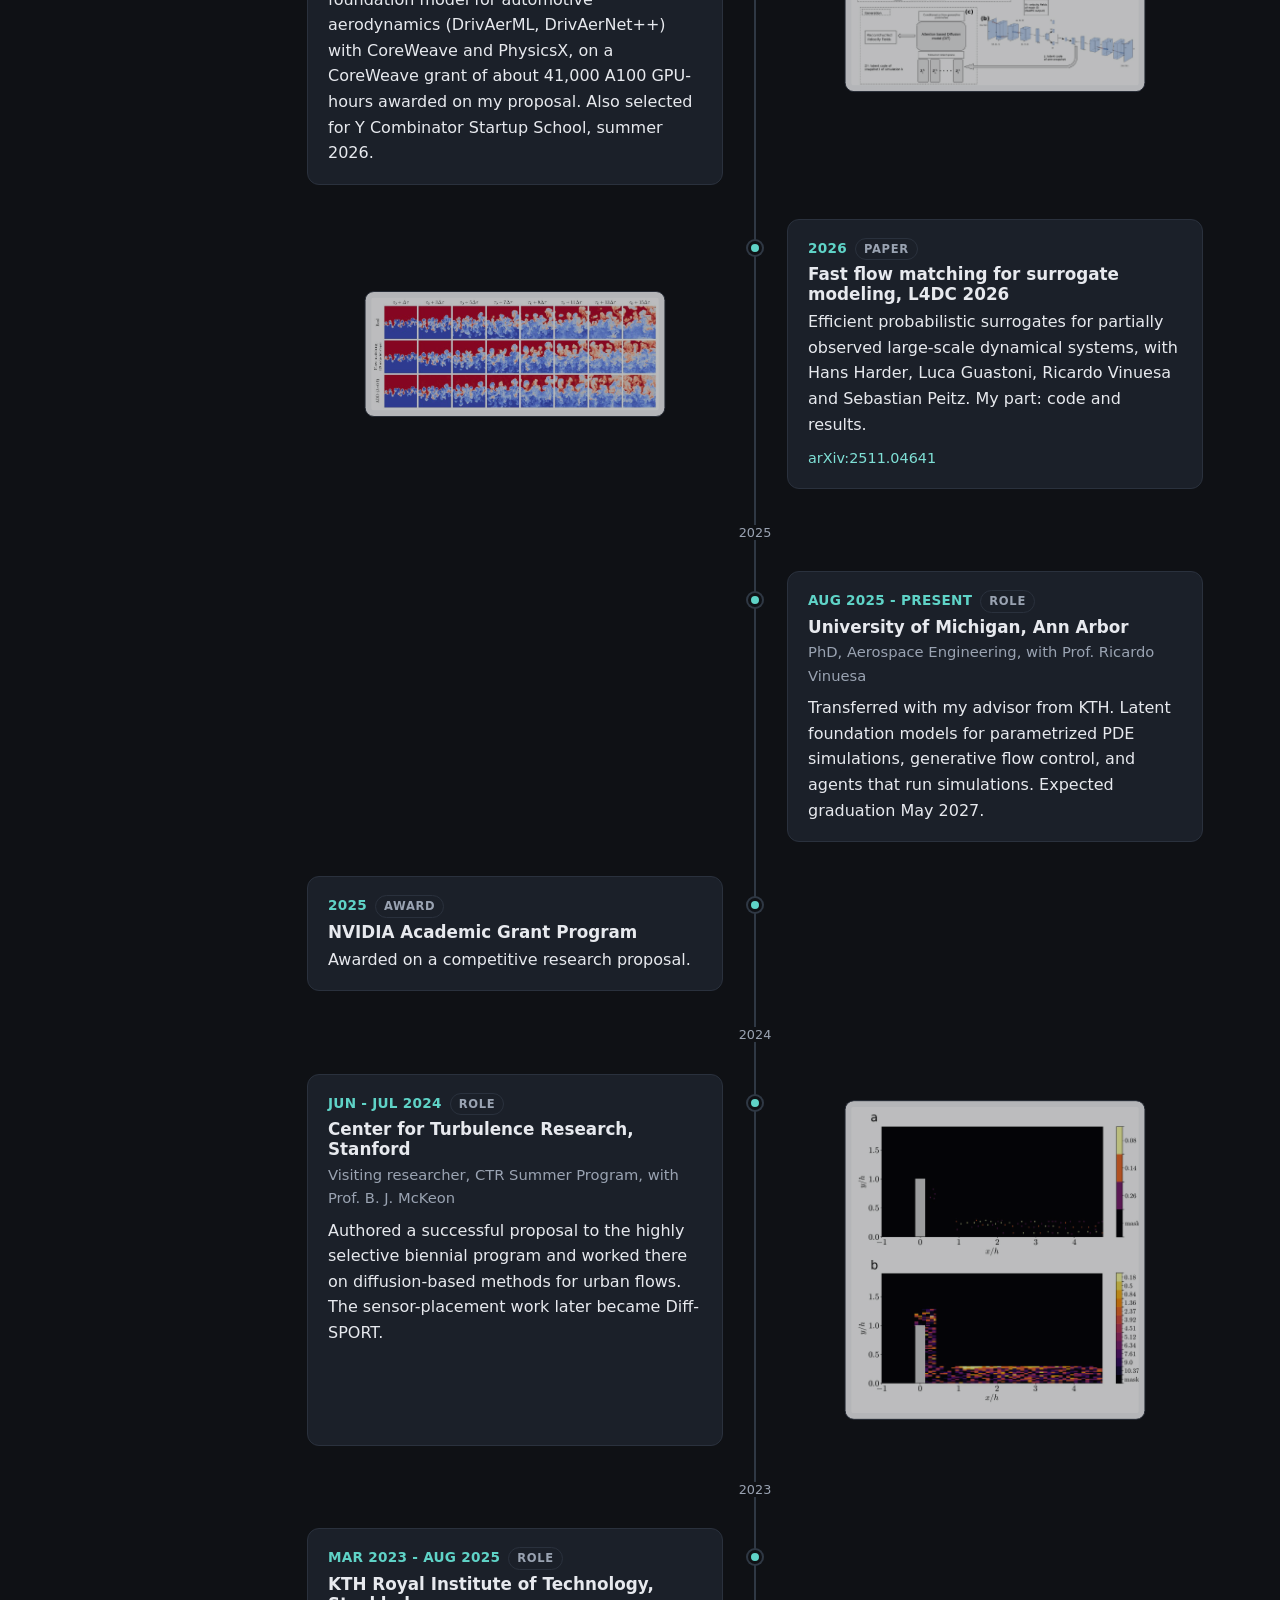
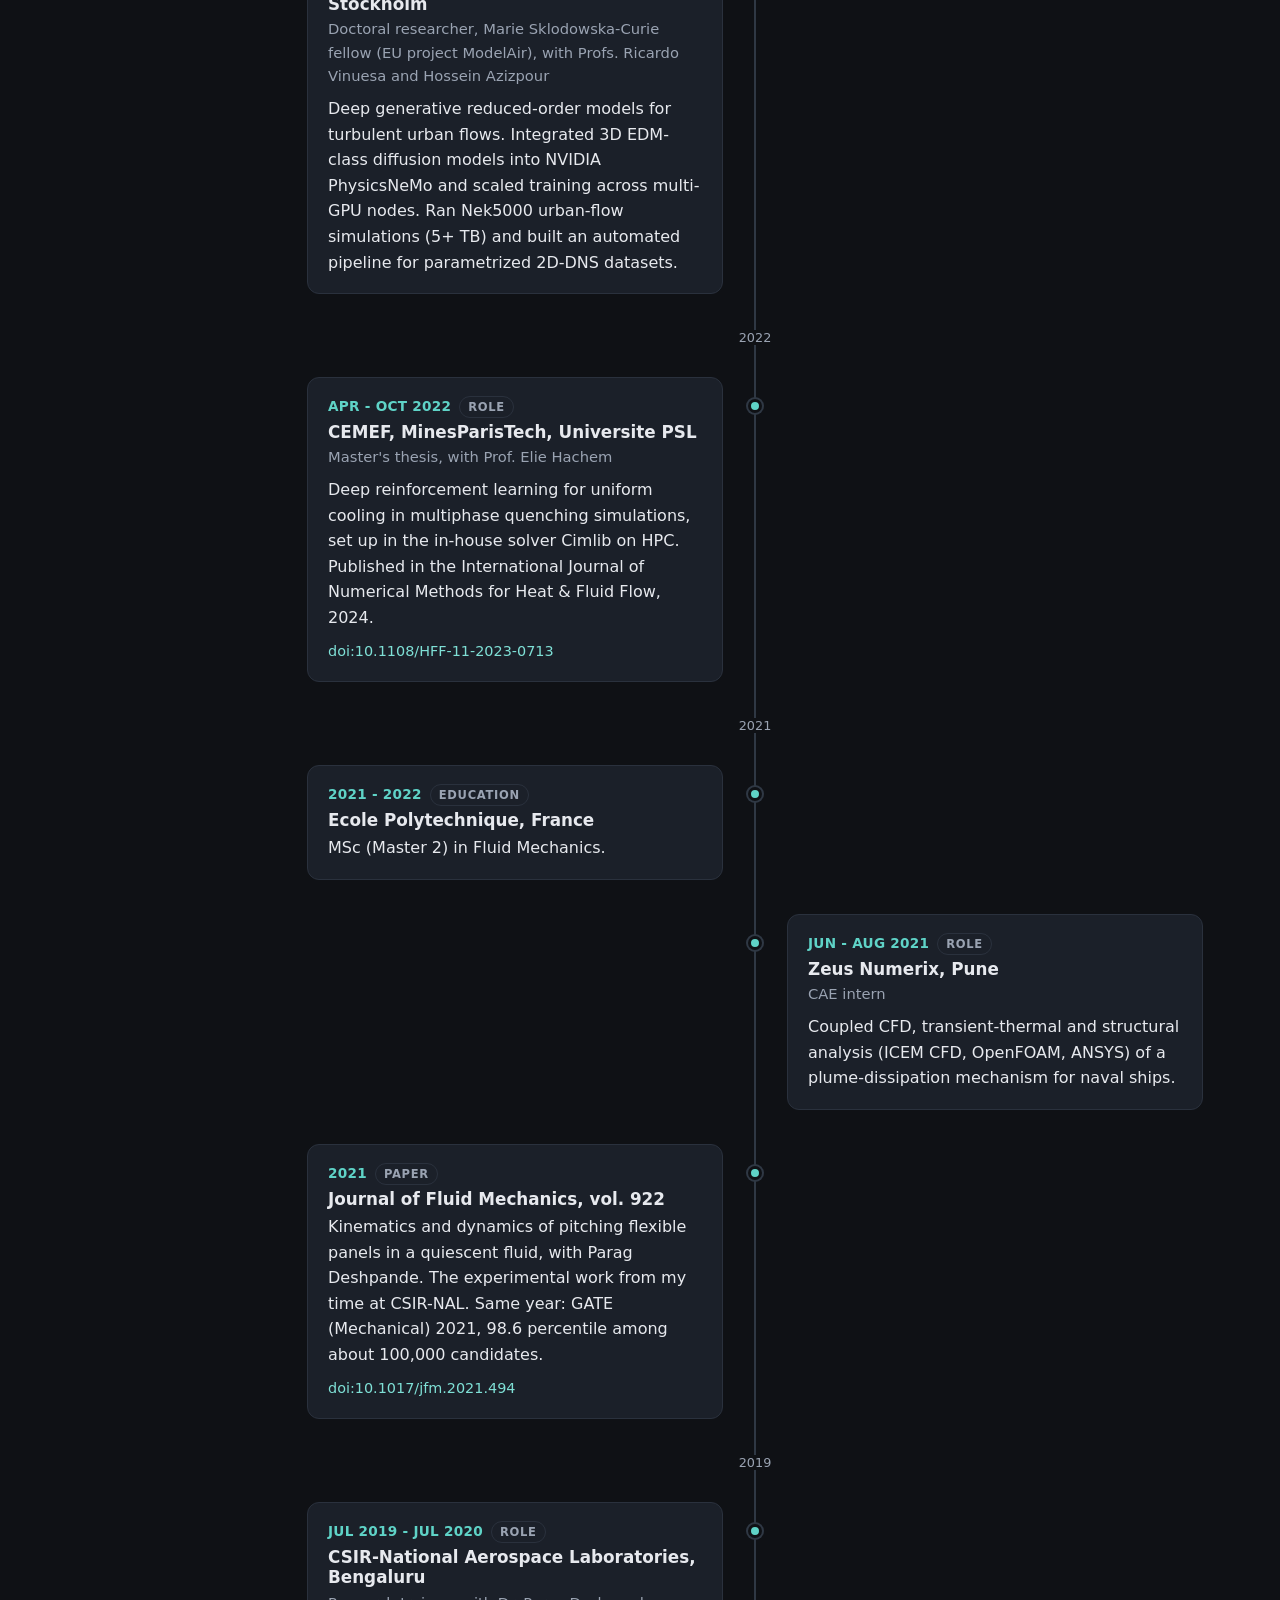
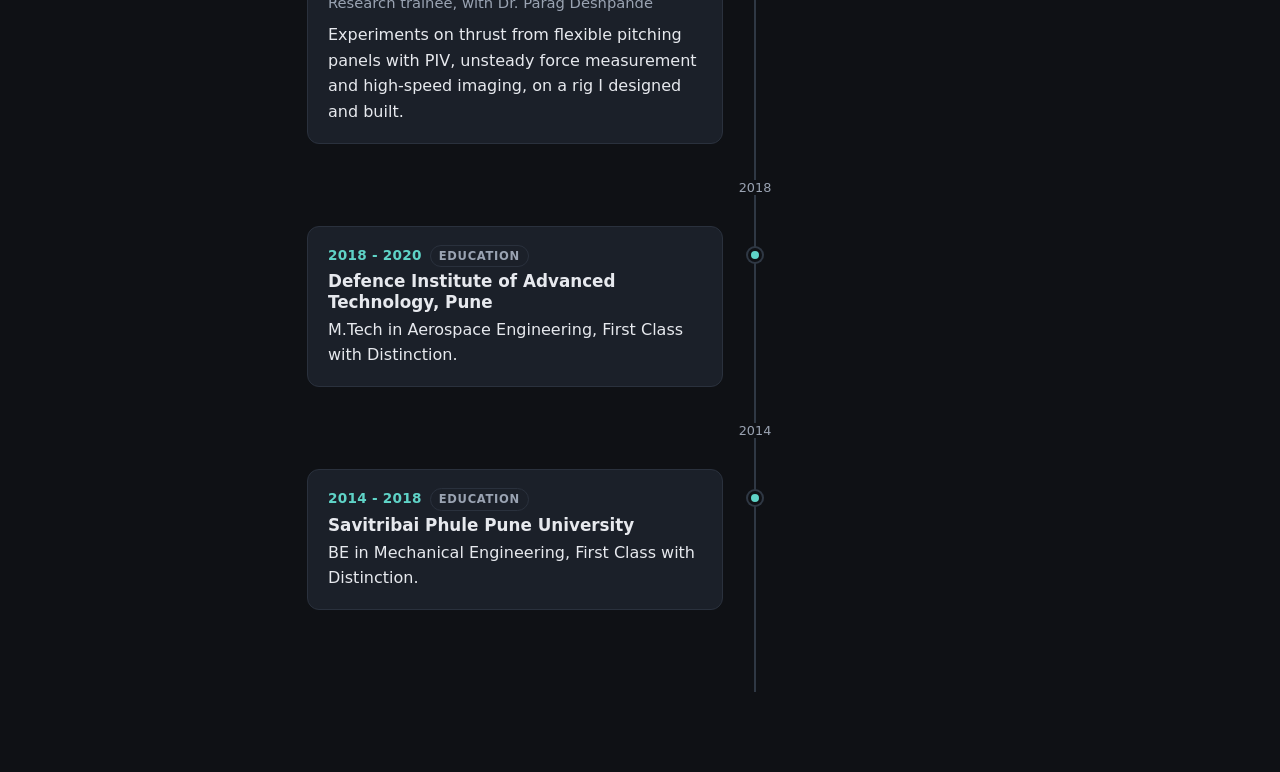
==== commit 844ff7eb: "Title line: Generative AI and foundation models for physics simulation; CV PDF refreshed" ====
--- a/index.html
+++ b/index.html
@@ -4,7 +4,7 @@
   <meta charset="utf-8">
   <meta name="viewport" content="width=device-width, initial-scale=1">
   <title>Abhijeet Vishwasrao</title>
-  <meta name="description" content="Abhijeet Vishwasrao, PhD researcher at the University of Michigan: generative AI and latent foundation models for physics simulation.">
+  <meta name="description" content="Abhijeet Vishwasrao, PhD researcher at the University of Michigan: generative AI and foundation models for physics simulation.">
   <link rel="stylesheet" href="css/style.css?v=3">
   <script src="js/site.js?v=3"></script>
 </head>
@@ -35,7 +35,7 @@
 <section class="intro">
   <div class="card">
     <h1>Abhijeet Vishwasrao</h1>
-    <p class="title-line">PhD researcher &middot; Generative AI and latent foundation models for physics simulation</p>
+    <p class="title-line">PhD researcher &middot; Generative AI and foundation models for physics simulation</p>
     <p>I build generative and latent foundation models for physics simulation: diffusion and flow-matching models,
     JEPA latent predictors, and LLM-agent systems that run and analyze simulations on their own, to shorten
     engineering design cycles and speed up scientific discovery. I generate terabyte-scale datasets with open-source
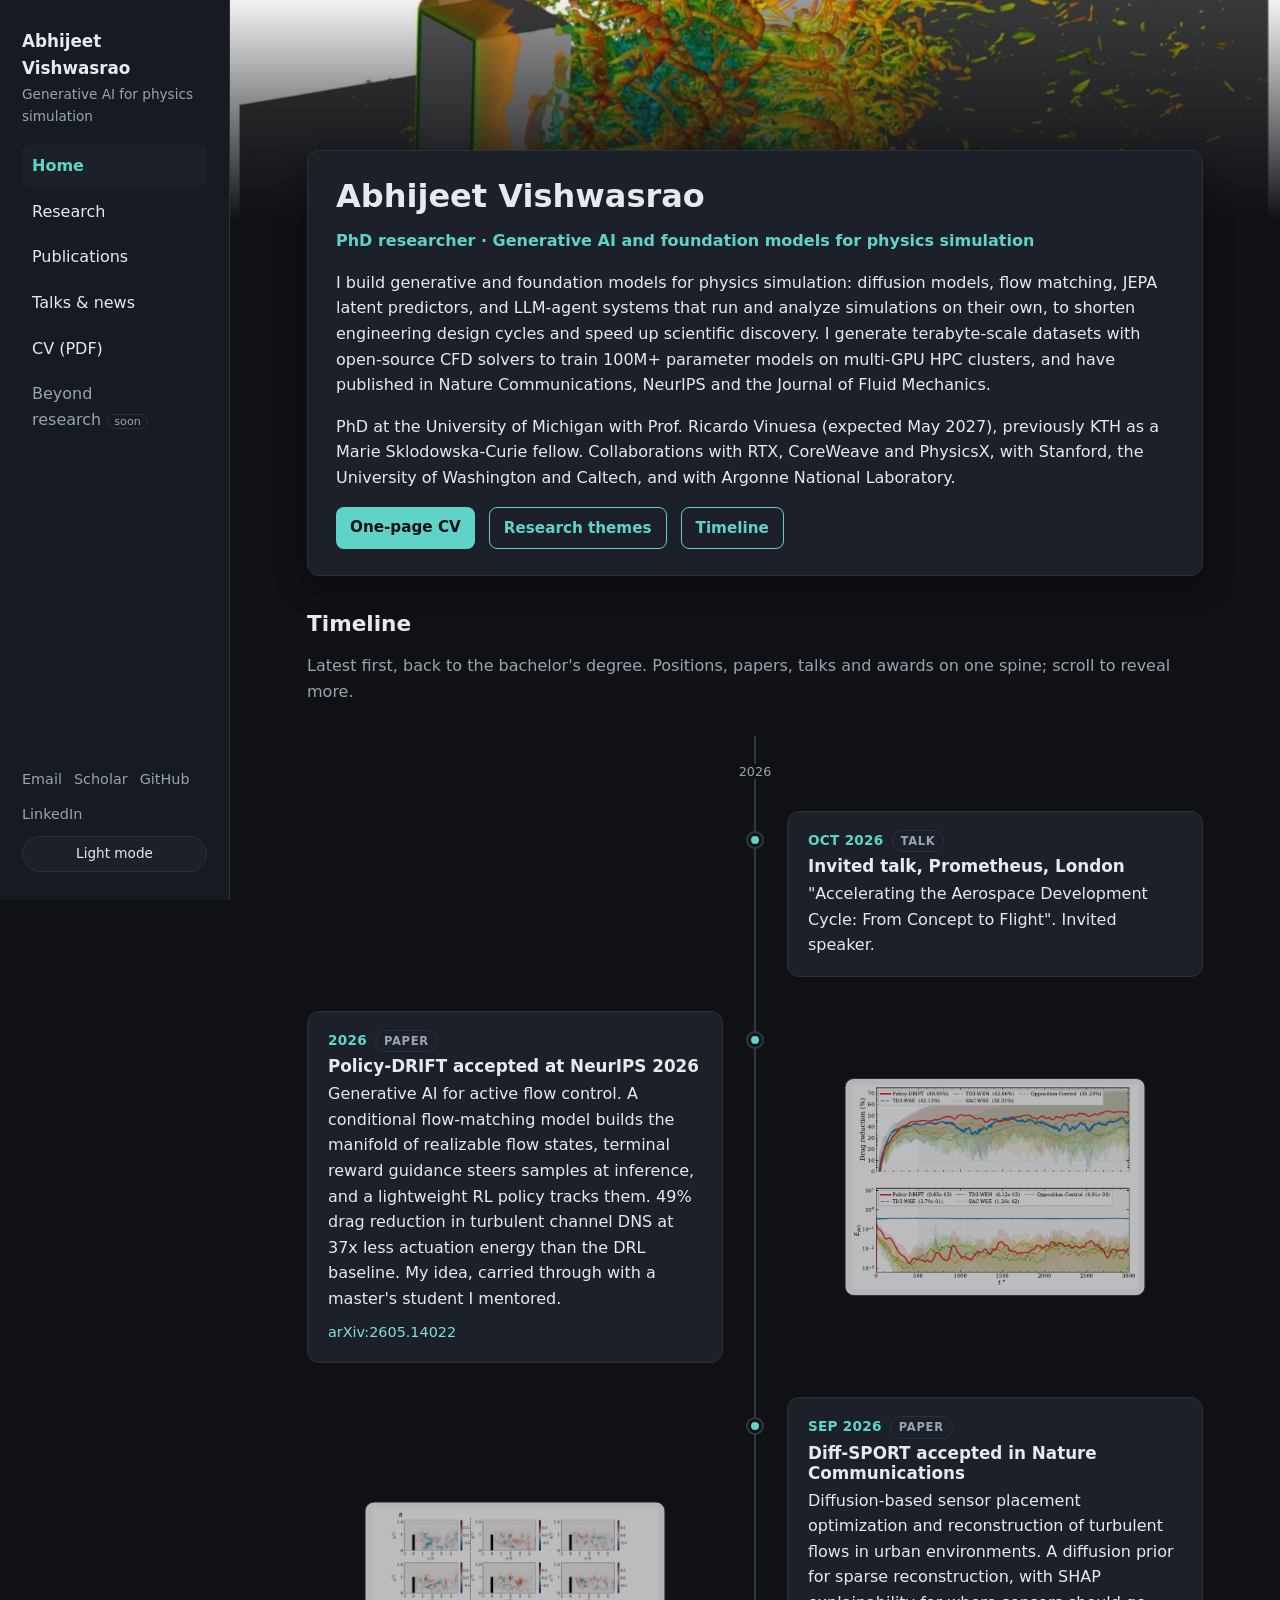
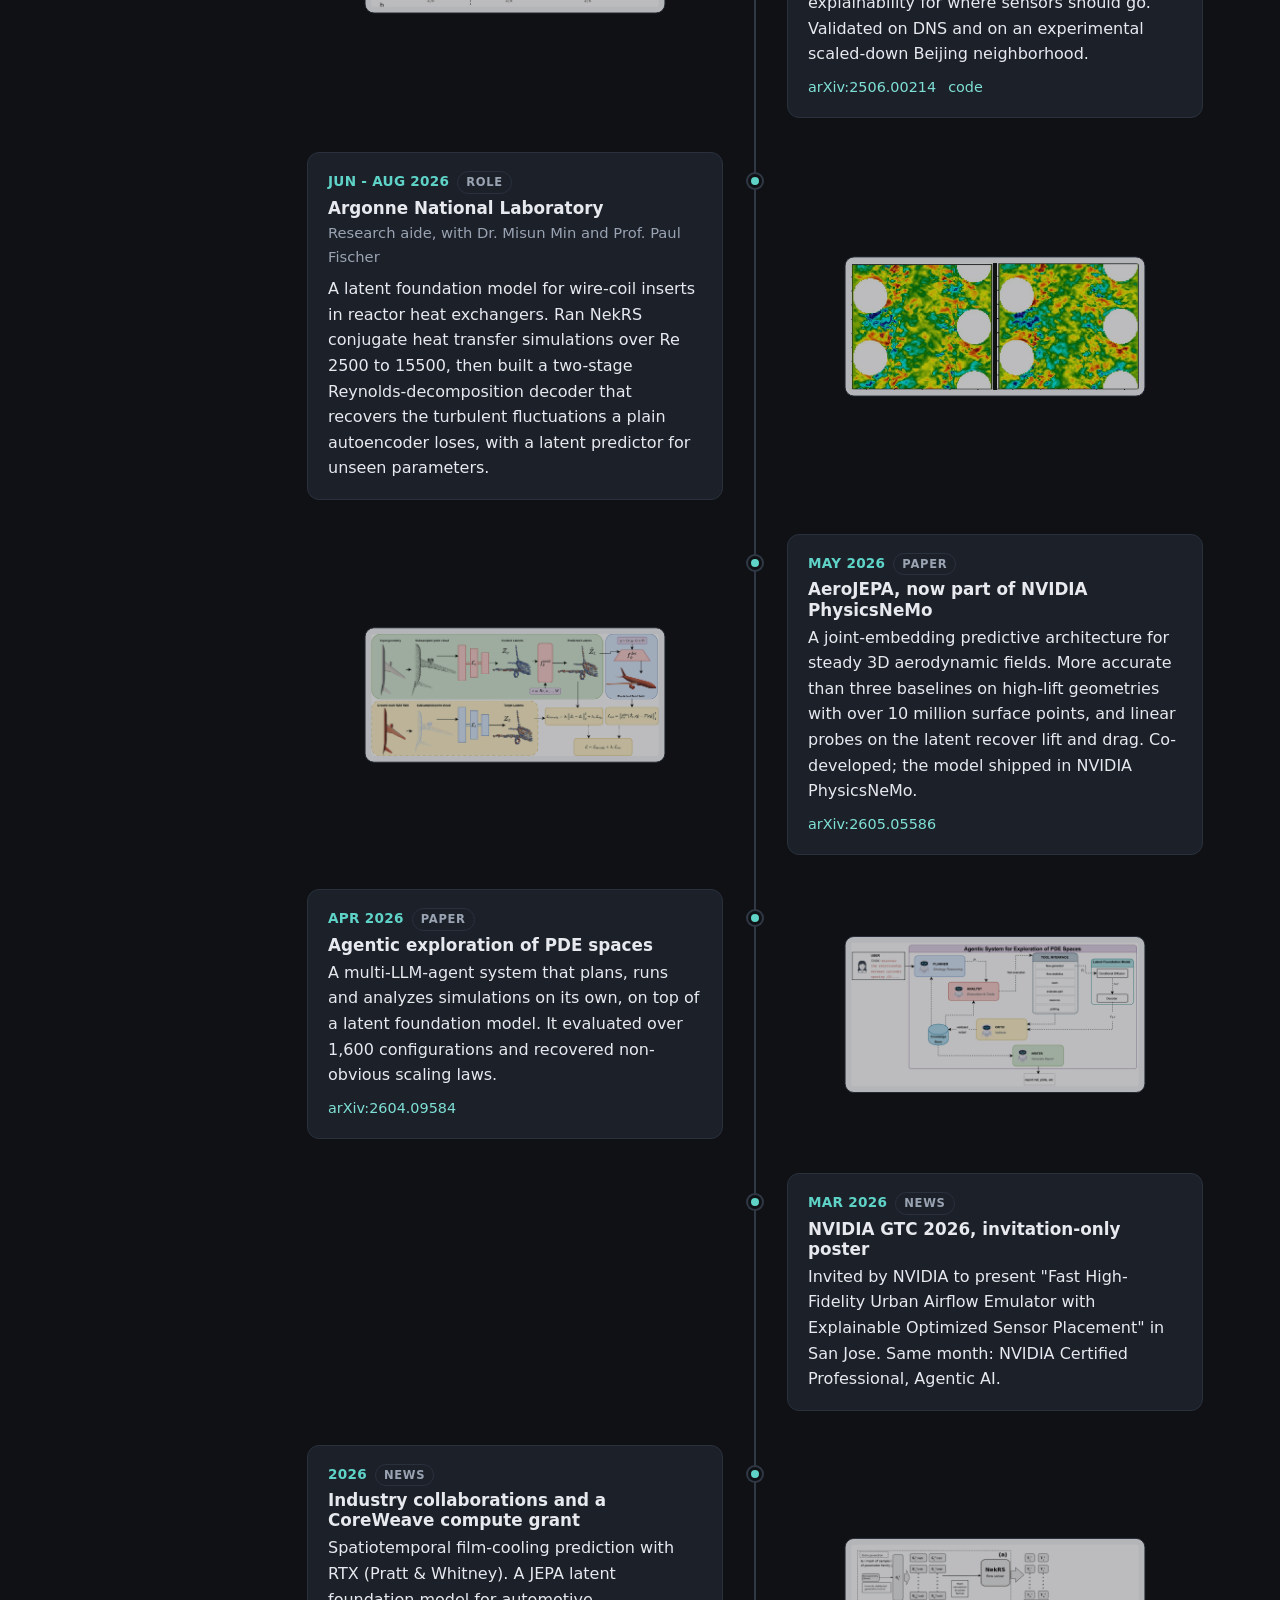
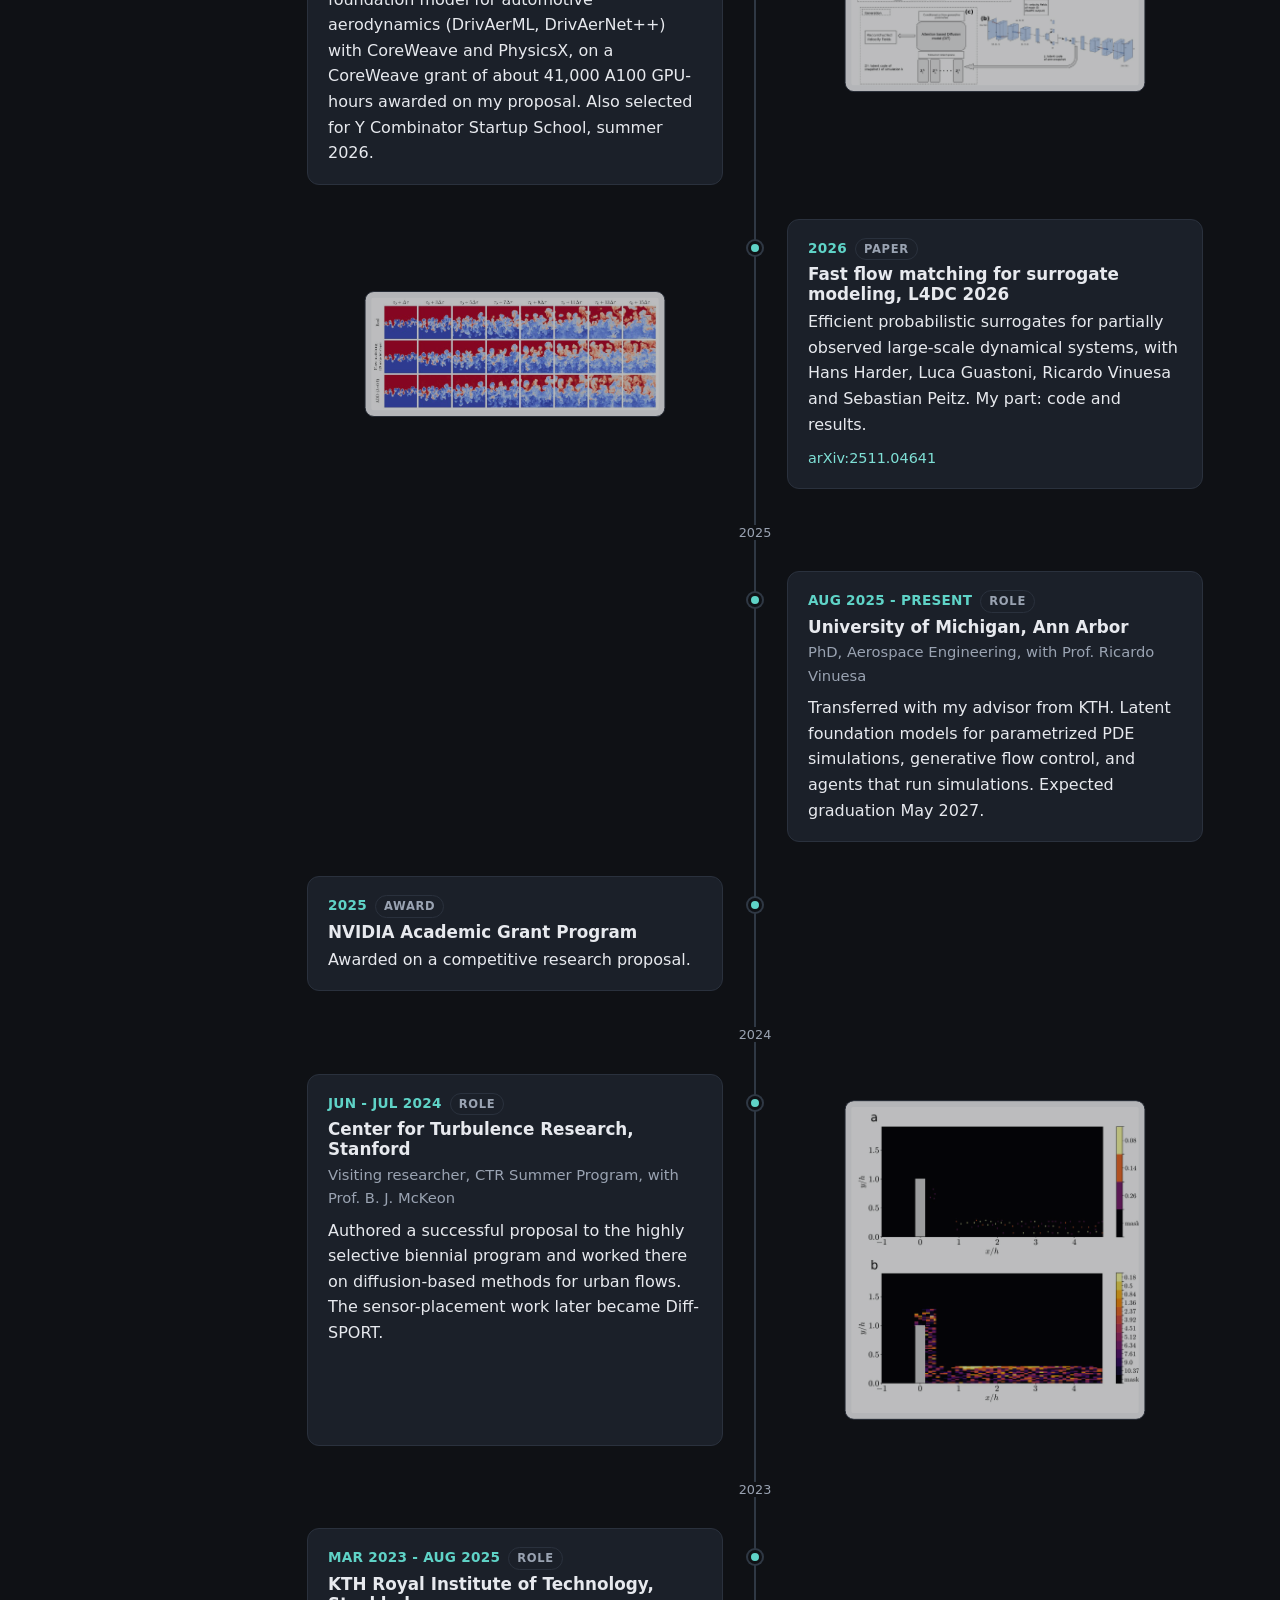
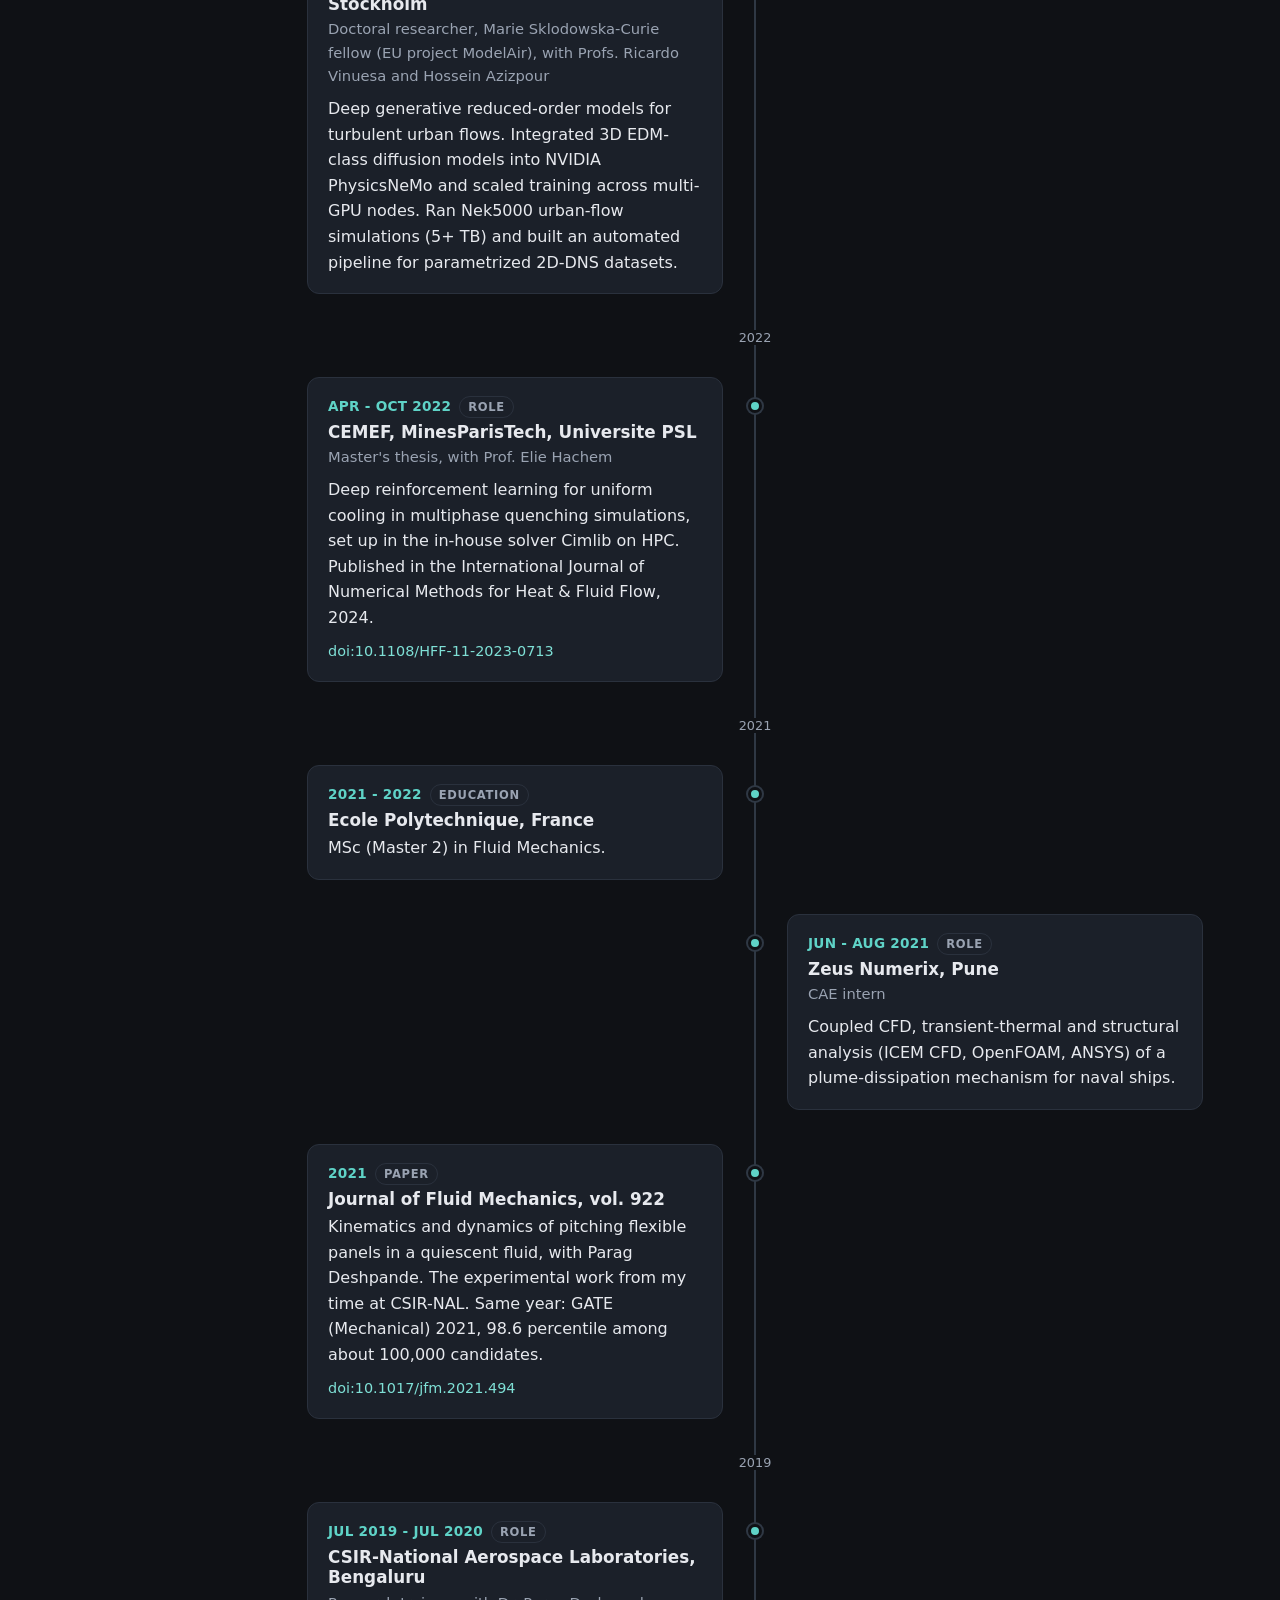
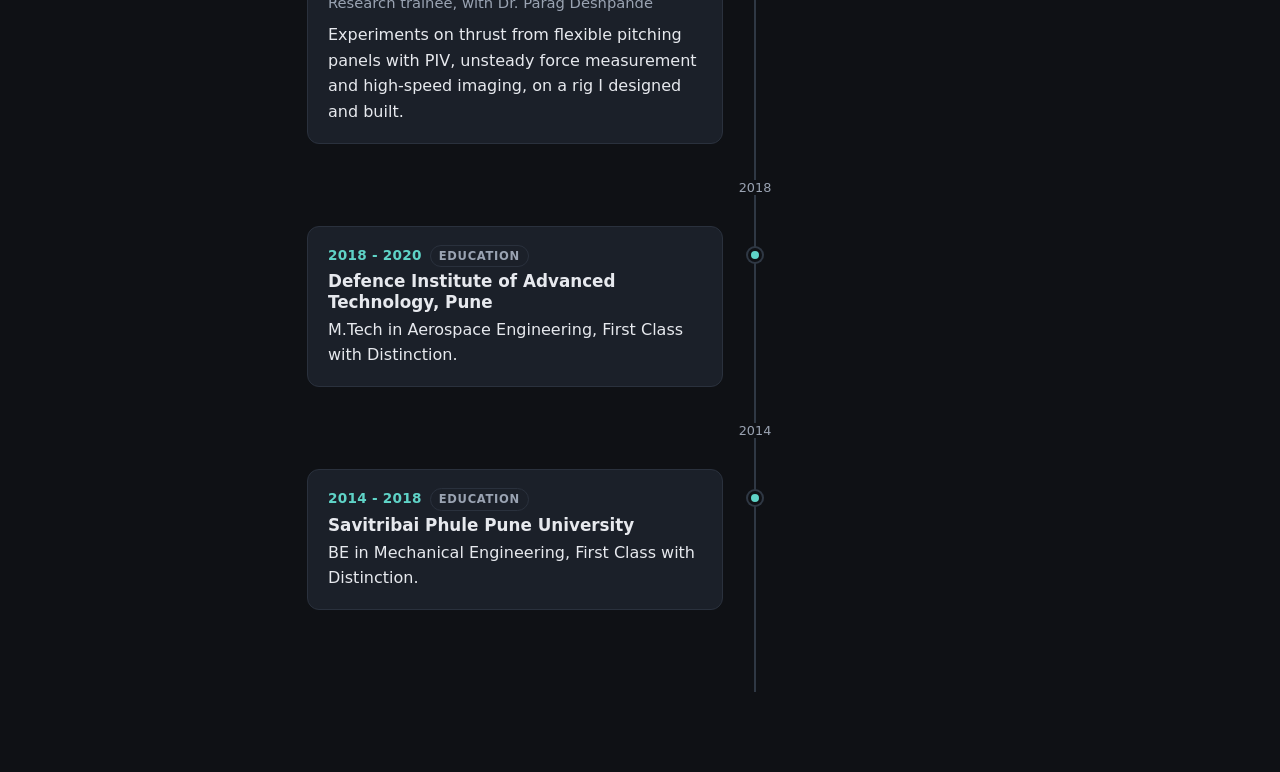
==== commit 0365ade2: "Intro wording: foundation models; diffusion models, flow matching, JEPA" ====
--- a/index.html
+++ b/index.html
@@ -36,7 +36,7 @@
   <div class="card">
     <h1>Abhijeet Vishwasrao</h1>
     <p class="title-line">PhD researcher &middot; Generative AI and foundation models for physics simulation</p>
-    <p>I build generative and latent foundation models for physics simulation: diffusion and flow-matching models,
+    <p>I build generative and foundation models for physics simulation: diffusion models, flow matching,
     JEPA latent predictors, and LLM-agent systems that run and analyze simulations on their own, to shorten
     engineering design cycles and speed up scientific discovery. I generate terabyte-scale datasets with open-source
     CFD solvers to train 100M+ parameter models on multi-GPU HPC clusters, and have published in Nature Communications,
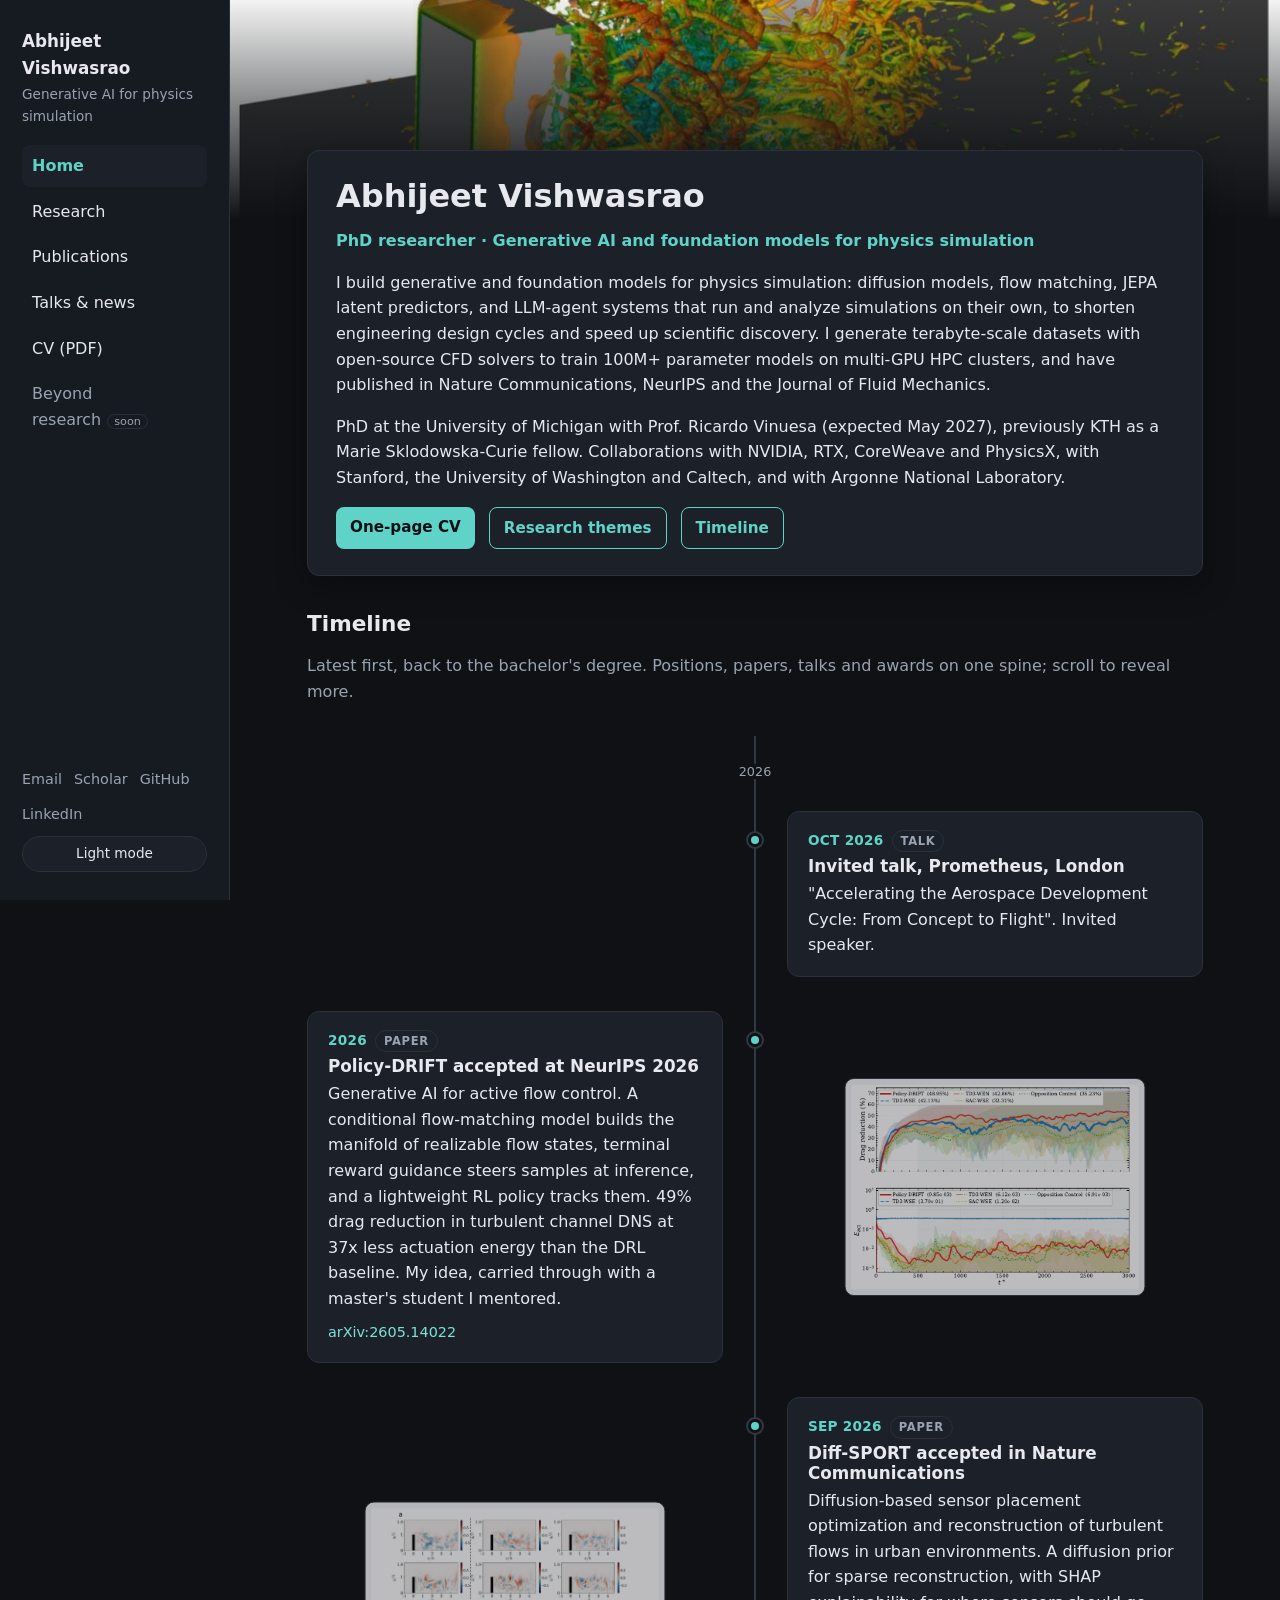
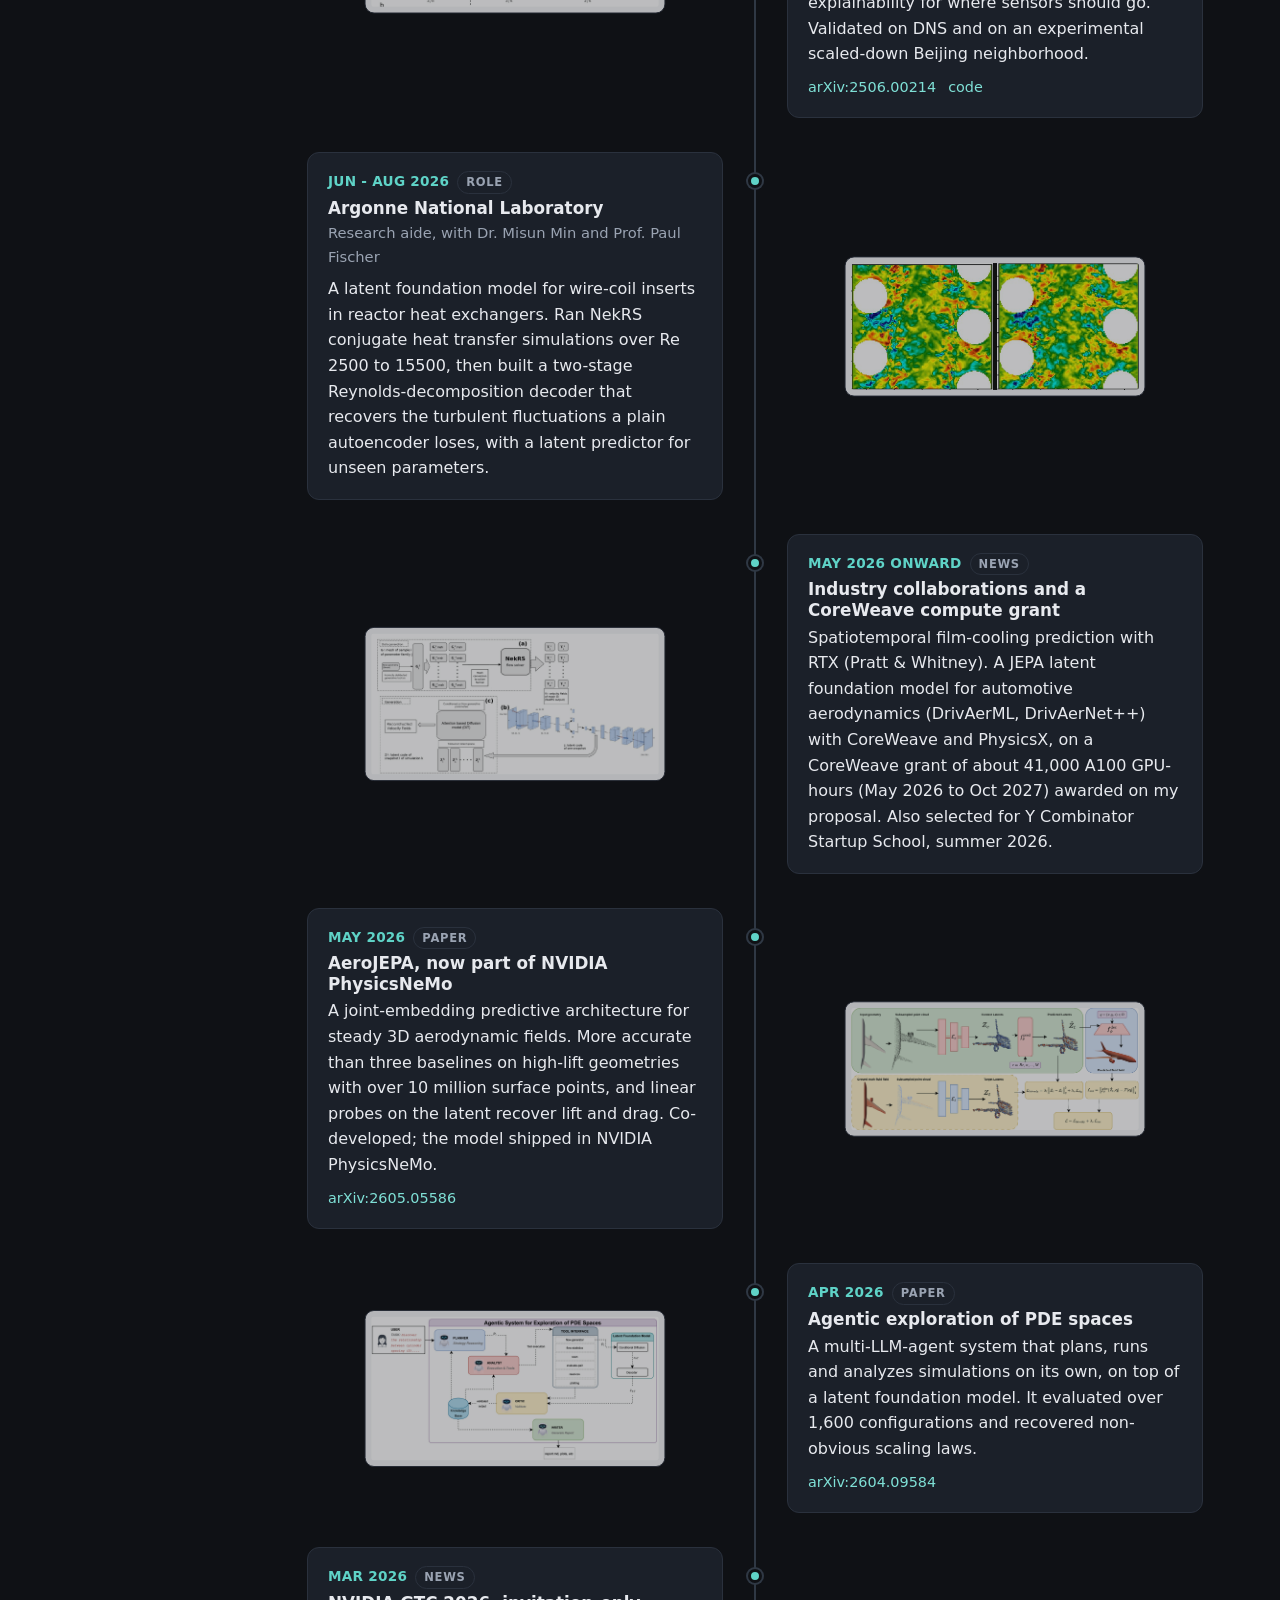
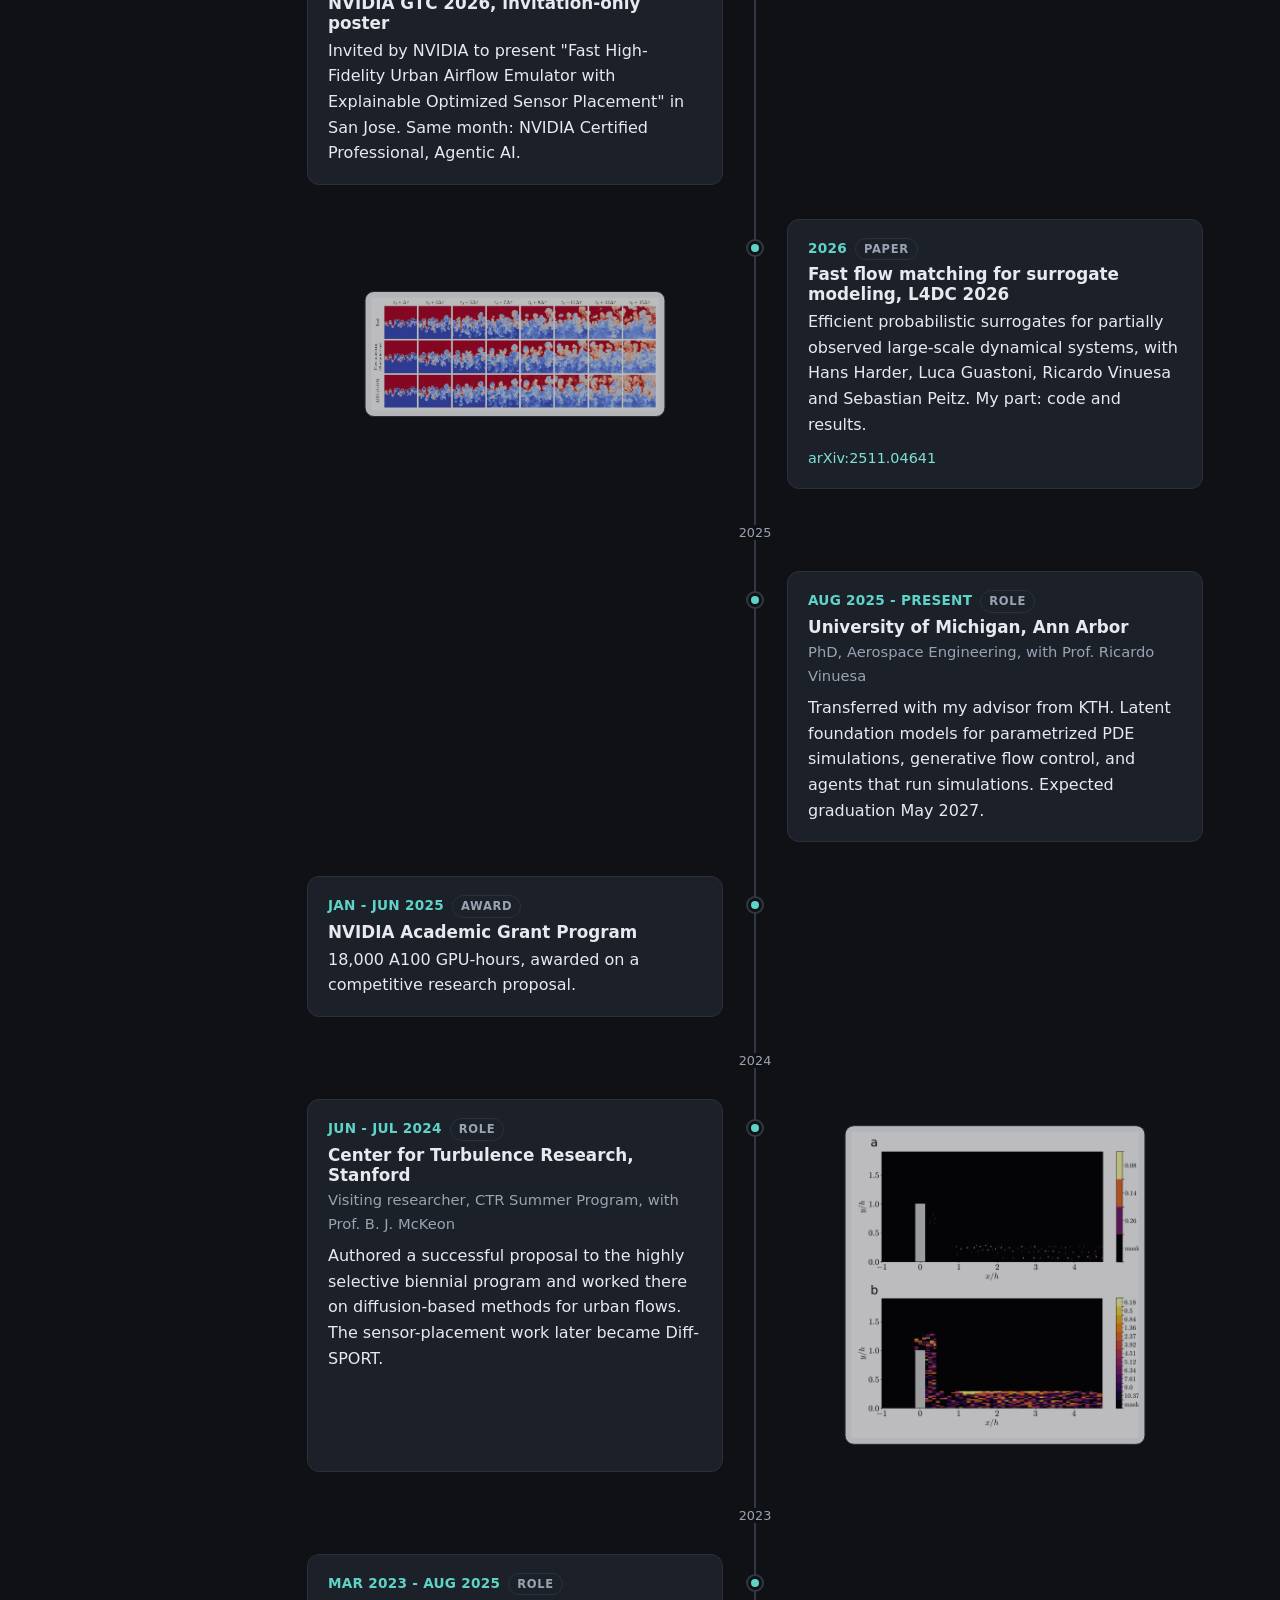
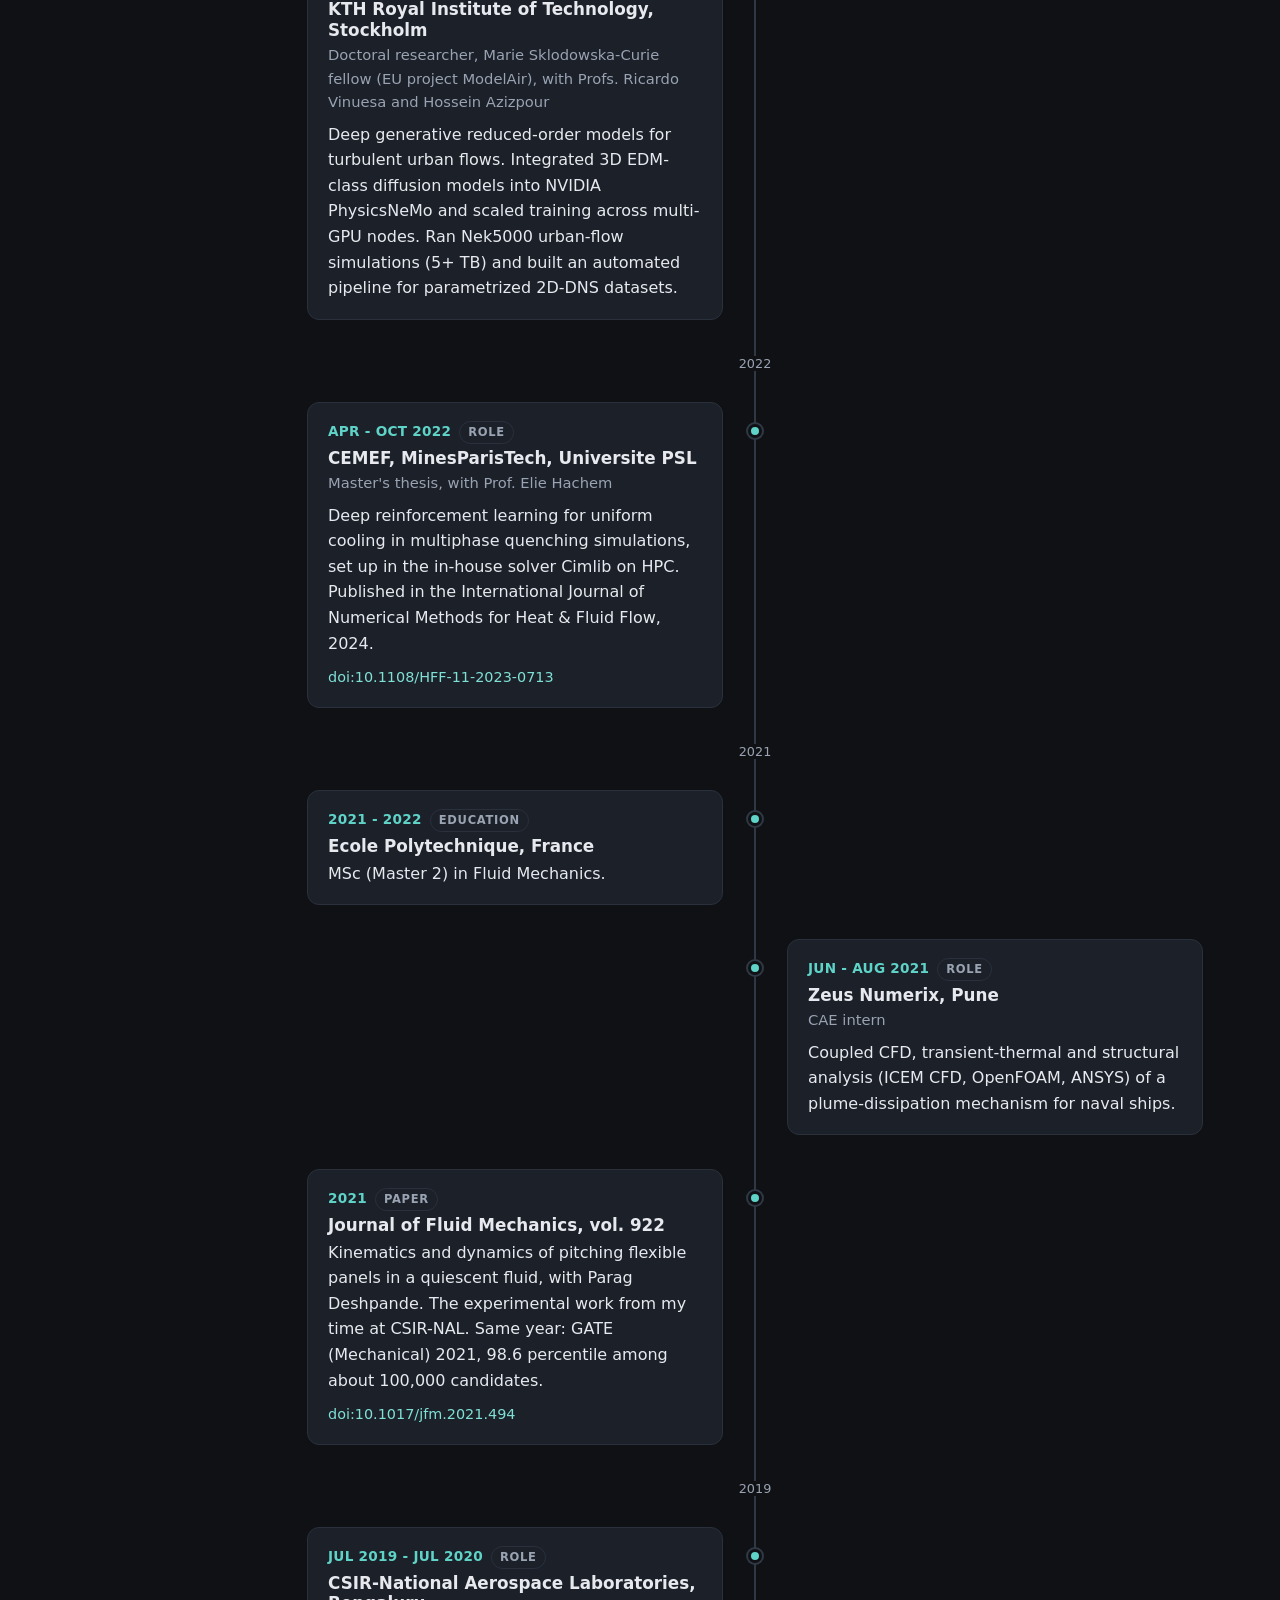
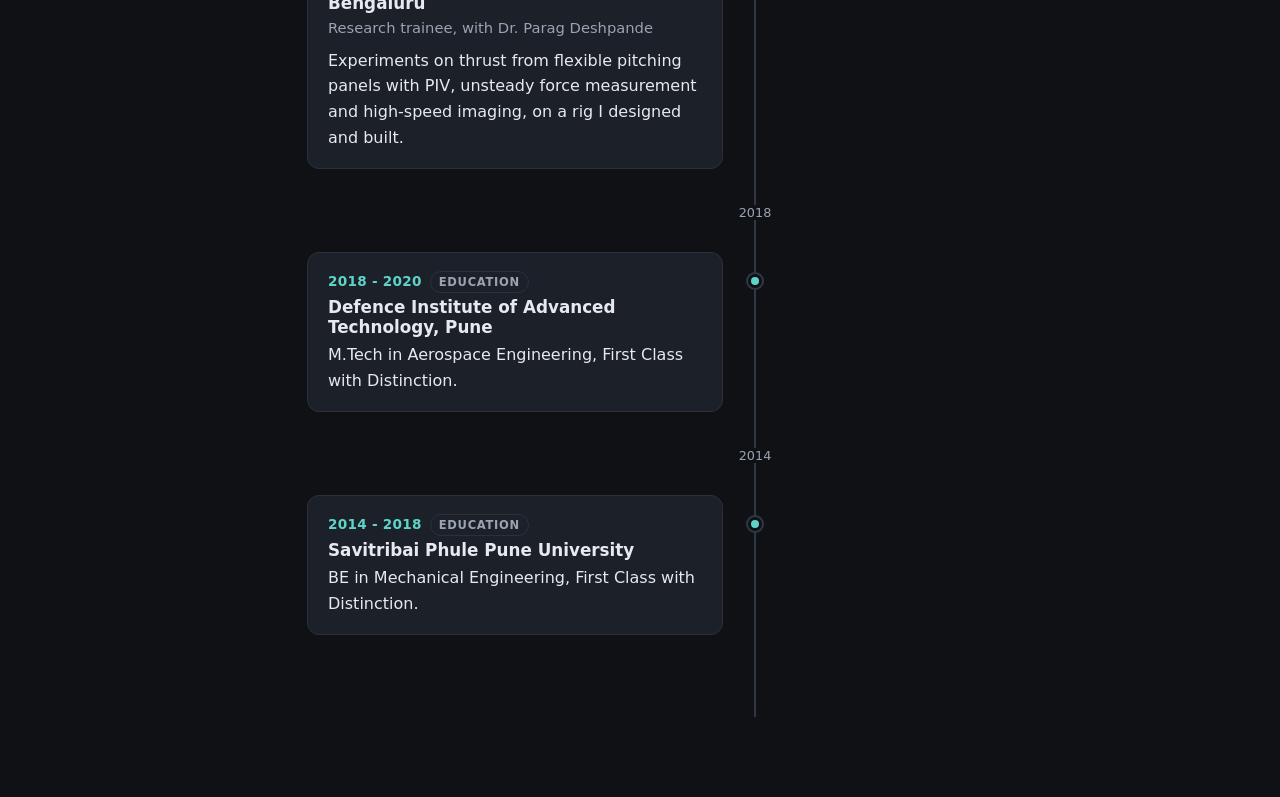
==== commit 0a1dbb30: "Intro: NVIDIA in the industry list; CV PDF refreshed" ====
--- a/index.html
+++ b/index.html
@@ -42,7 +42,7 @@
     CFD solvers to train 100M+ parameter models on multi-GPU HPC clusters, and have published in Nature Communications,
     NeurIPS and the Journal of Fluid Mechanics.</p>
     <p>PhD at the University of Michigan with Prof. Ricardo Vinuesa (expected May 2027), previously KTH as a
-    Marie Sklodowska-Curie fellow. Collaborations with RTX, CoreWeave and PhysicsX, with Stanford, the University of
+    Marie Sklodowska-Curie fellow. Collaborations with NVIDIA, RTX, CoreWeave and PhysicsX, with Stanford, the University of
     Washington and Caltech, and with Argonne National Laboratory.</p>
     <div class="links">
       <a class="btn" href="assets/cv/Abhijeet-Vishwasrao-CV.pdf" target="_blank" rel="noopener">One-page CV</a>
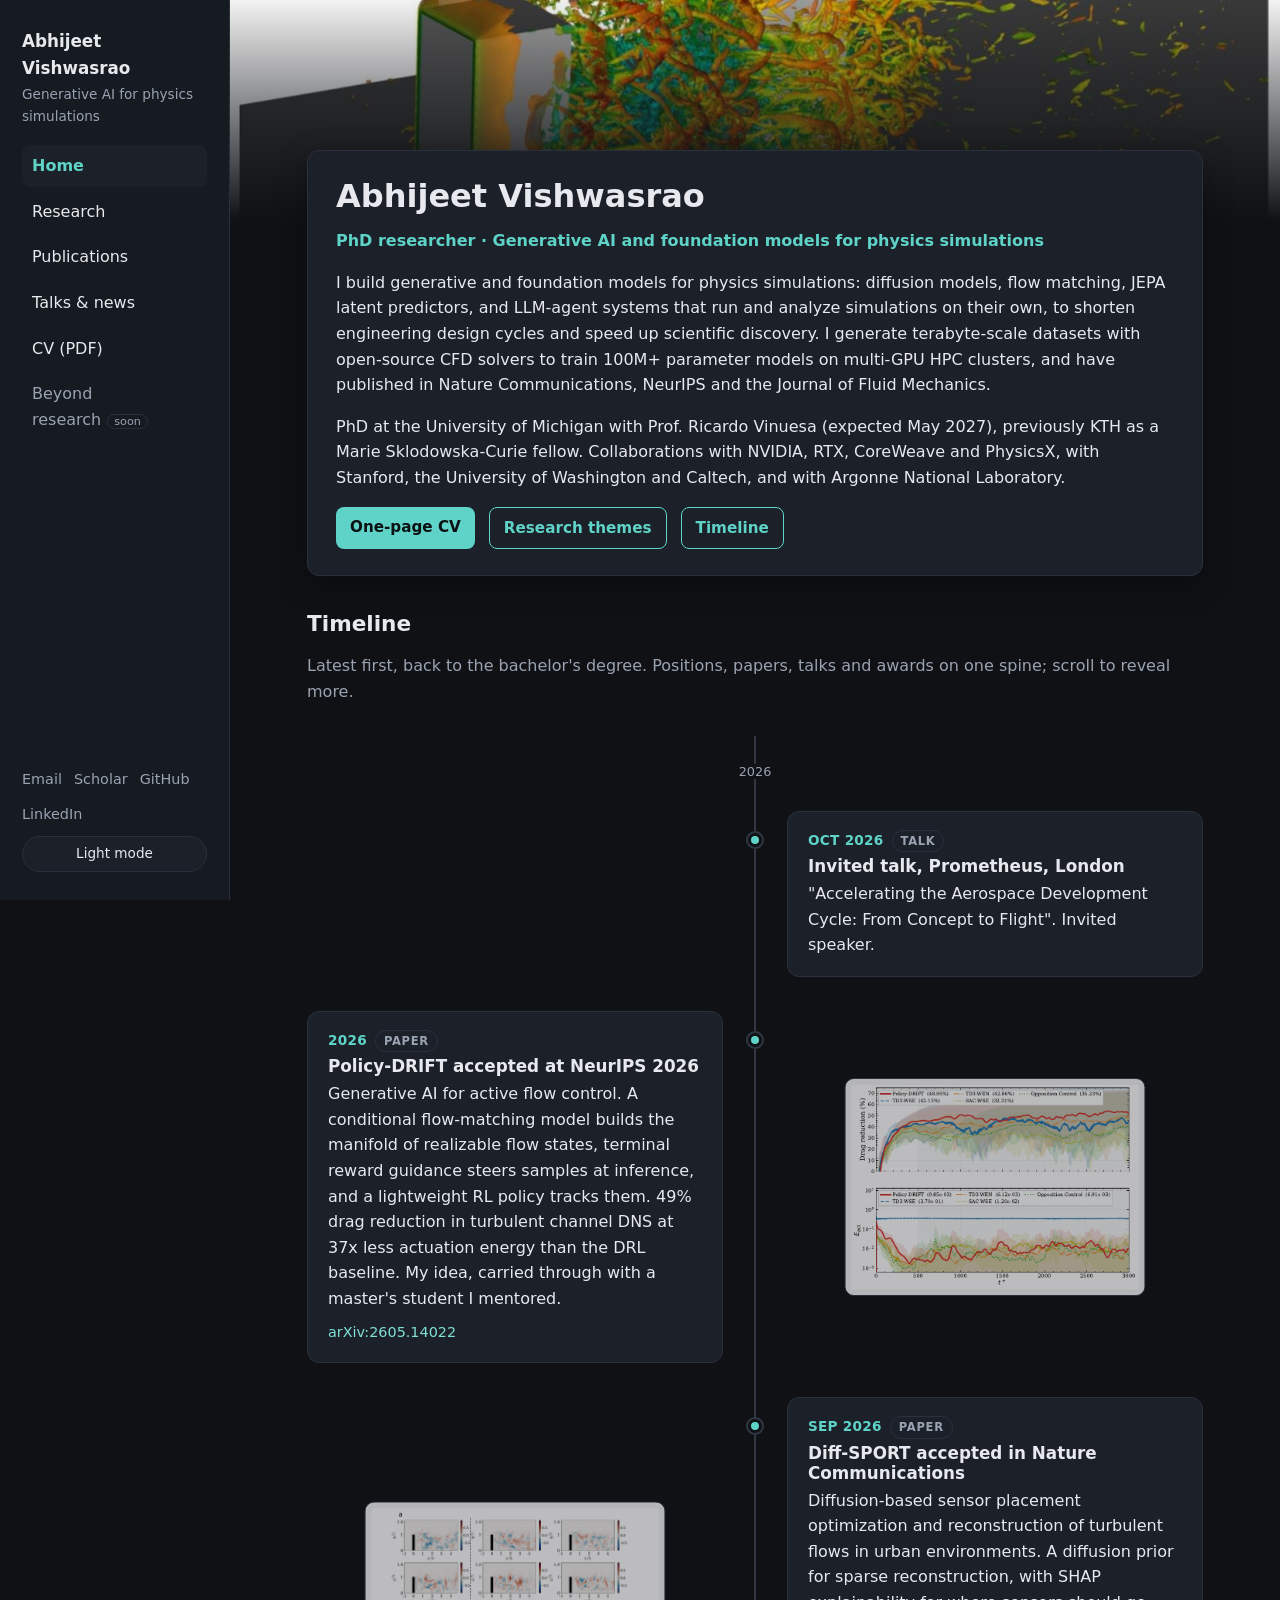
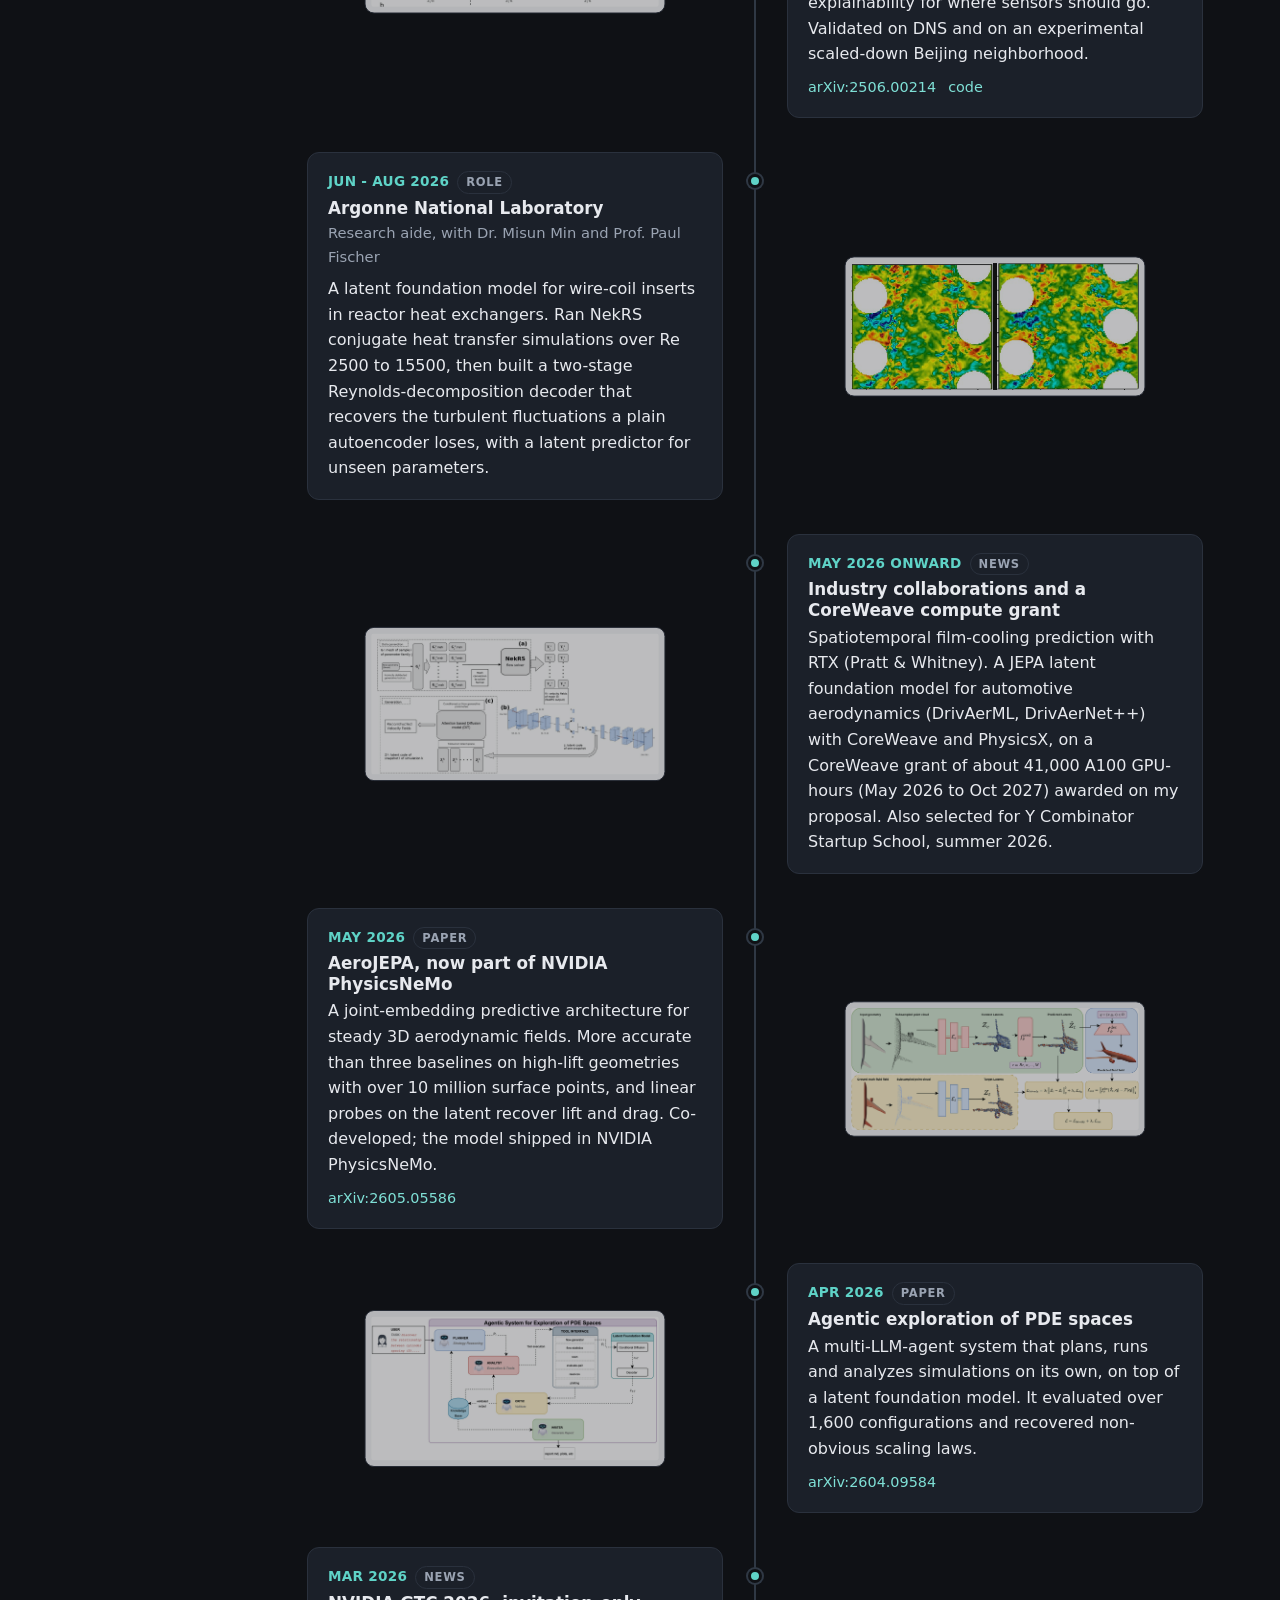
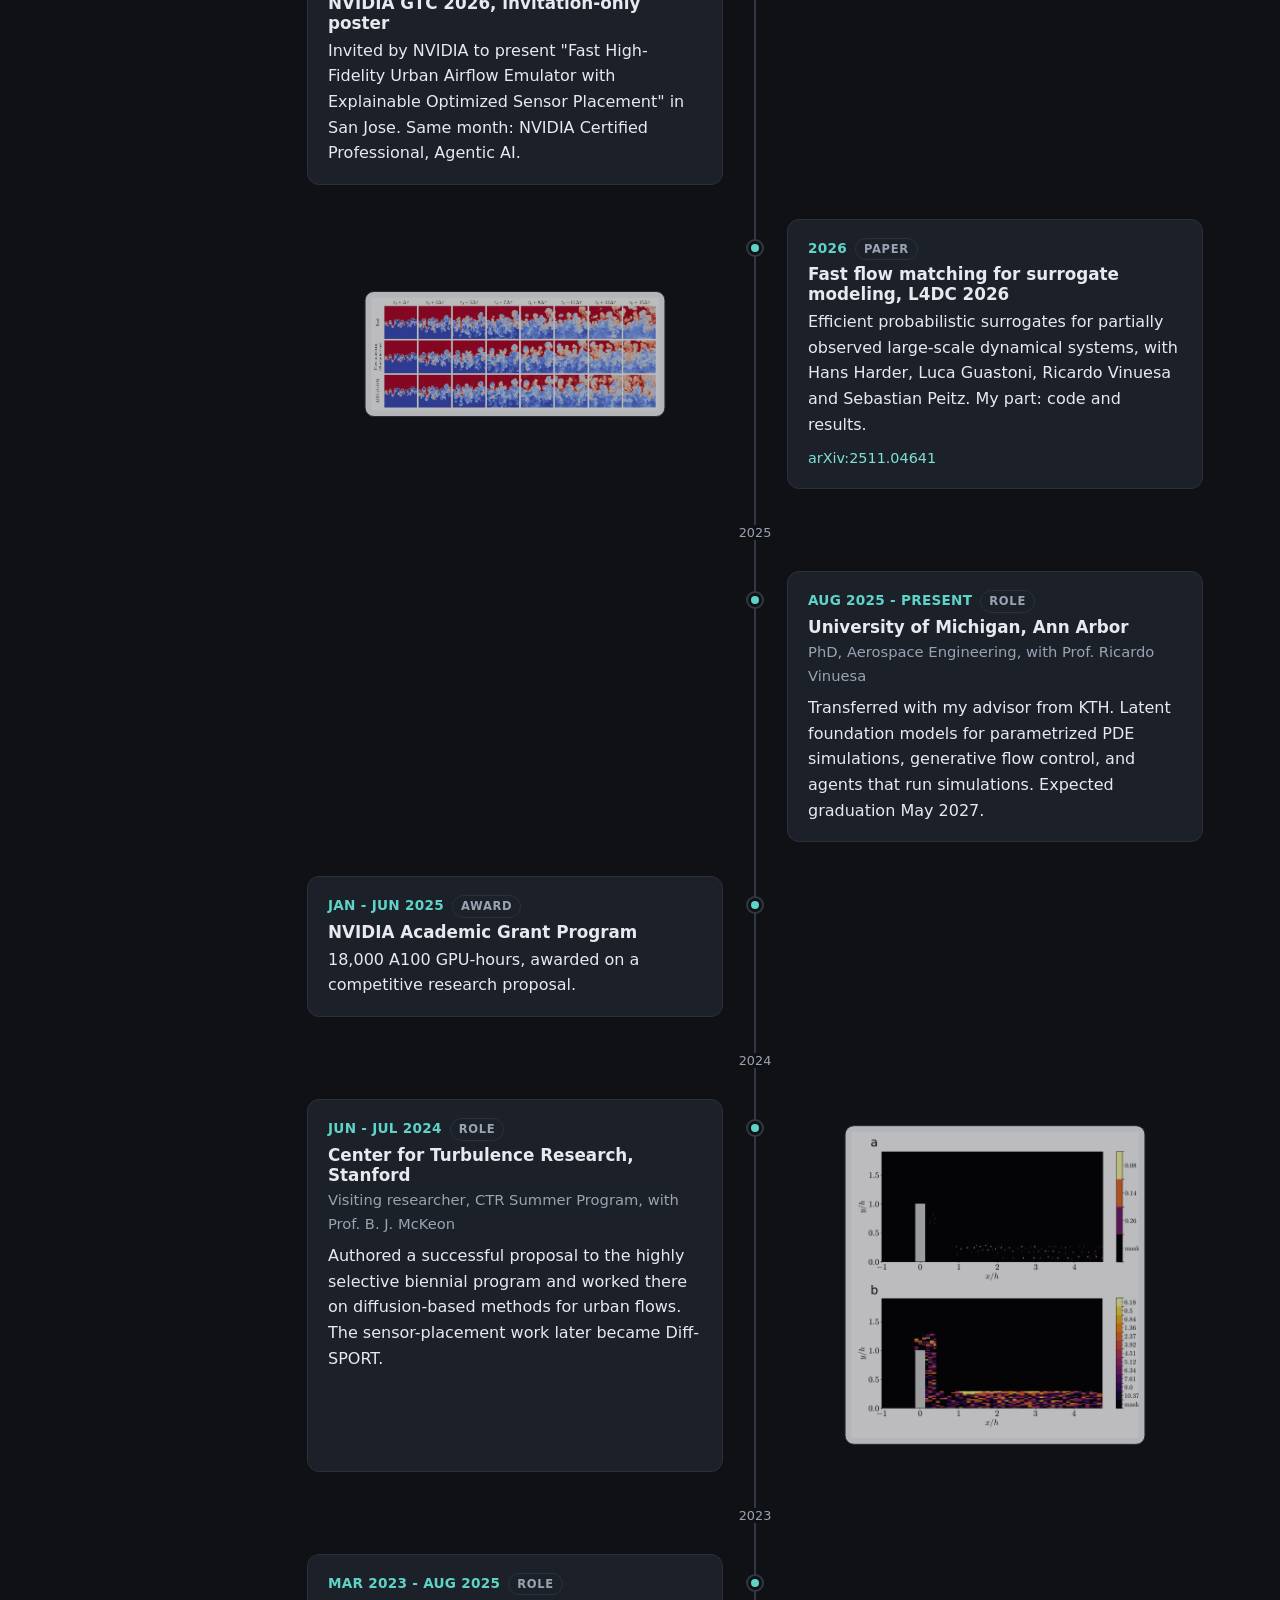
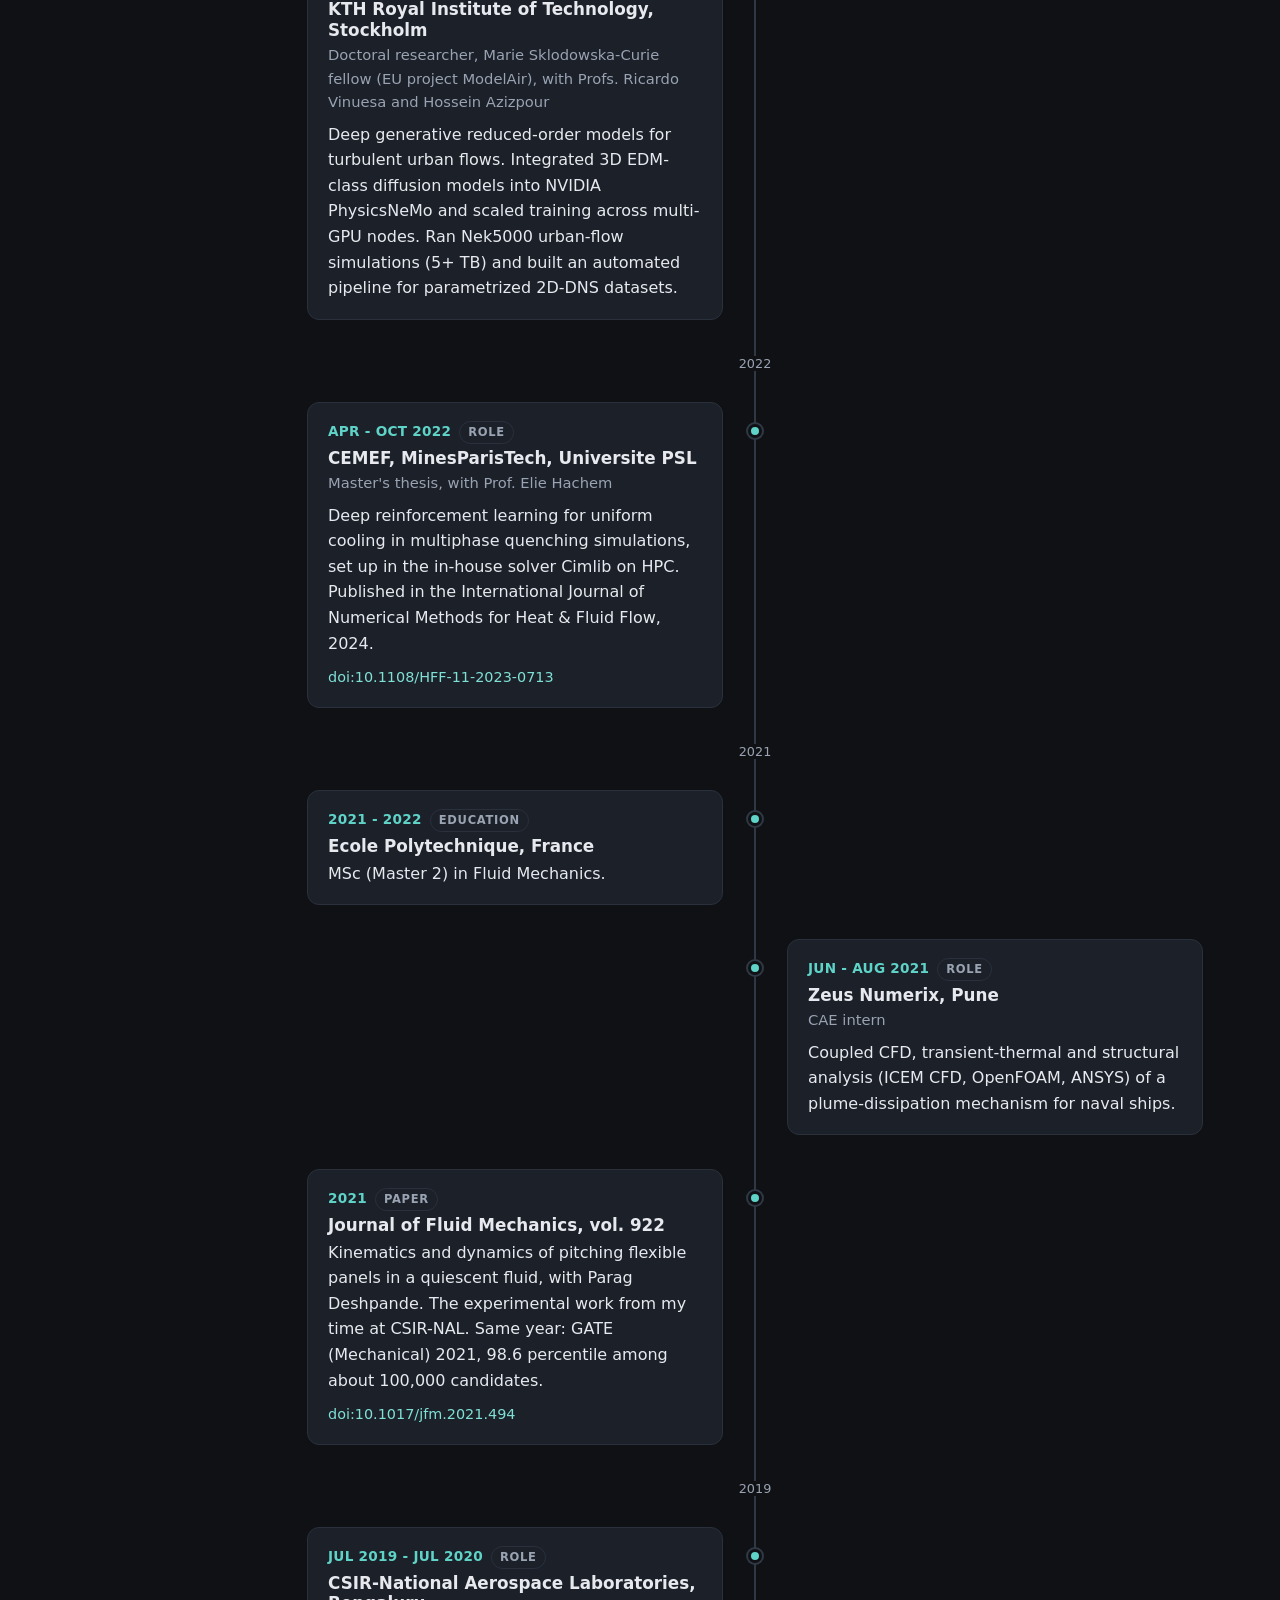
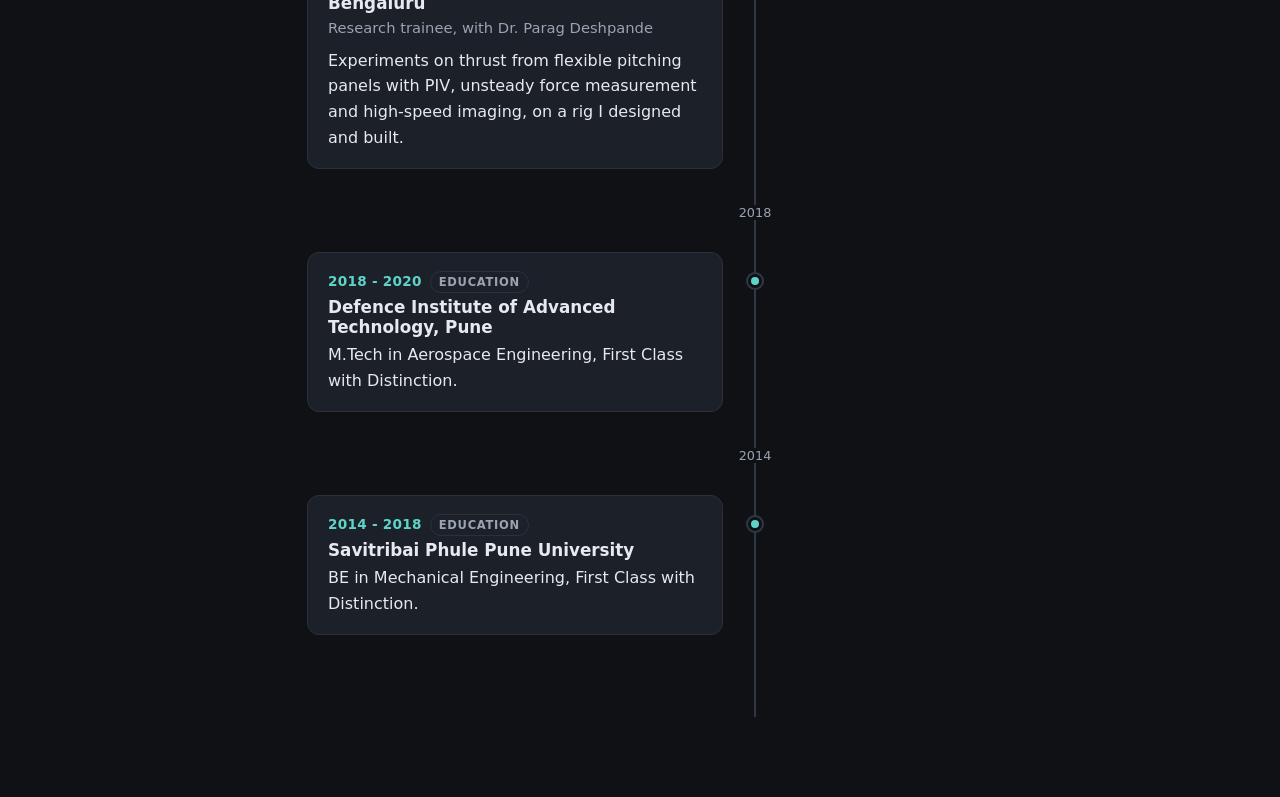
==== commit 04130812: "physics simulations (plural) in title, tagline, description, intro; CV PDF refreshed" ====
--- a/index.html
+++ b/index.html
@@ -4,13 +4,13 @@
   <meta charset="utf-8">
   <meta name="viewport" content="width=device-width, initial-scale=1">
   <title>Abhijeet Vishwasrao</title>
-  <meta name="description" content="Abhijeet Vishwasrao, PhD researcher at the University of Michigan: generative AI and foundation models for physics simulation.">
+  <meta name="description" content="Abhijeet Vishwasrao, PhD researcher at the University of Michigan: generative AI and foundation models for physics simulations.">
   <link rel="stylesheet" href="css/style.css?v=3">
   <script src="js/site.js?v=3"></script>
 </head>
 <body>
 <aside class="sidebar">
-  <div class="brand">Abhijeet Vishwasrao<small>Generative AI for physics simulation</small></div>
+  <div class="brand">Abhijeet Vishwasrao<small>Generative AI for physics simulations</small></div>
   <nav class="nav" aria-label="Site">
     <a href="index.html" aria-current="page">Home</a>
     <a href="research.html">Research</a>
@@ -35,8 +35,8 @@
 <section class="intro">
   <div class="card">
     <h1>Abhijeet Vishwasrao</h1>
-    <p class="title-line">PhD researcher &middot; Generative AI and foundation models for physics simulation</p>
-    <p>I build generative and foundation models for physics simulation: diffusion models, flow matching,
+    <p class="title-line">PhD researcher &middot; Generative AI and foundation models for physics simulations</p>
+    <p>I build generative and foundation models for physics simulations: diffusion models, flow matching,
     JEPA latent predictors, and LLM-agent systems that run and analyze simulations on their own, to shorten
     engineering design cycles and speed up scientific discovery. I generate terabyte-scale datasets with open-source
     CFD solvers to train 100M+ parameter models on multi-GPU HPC clusters, and have published in Nature Communications,
